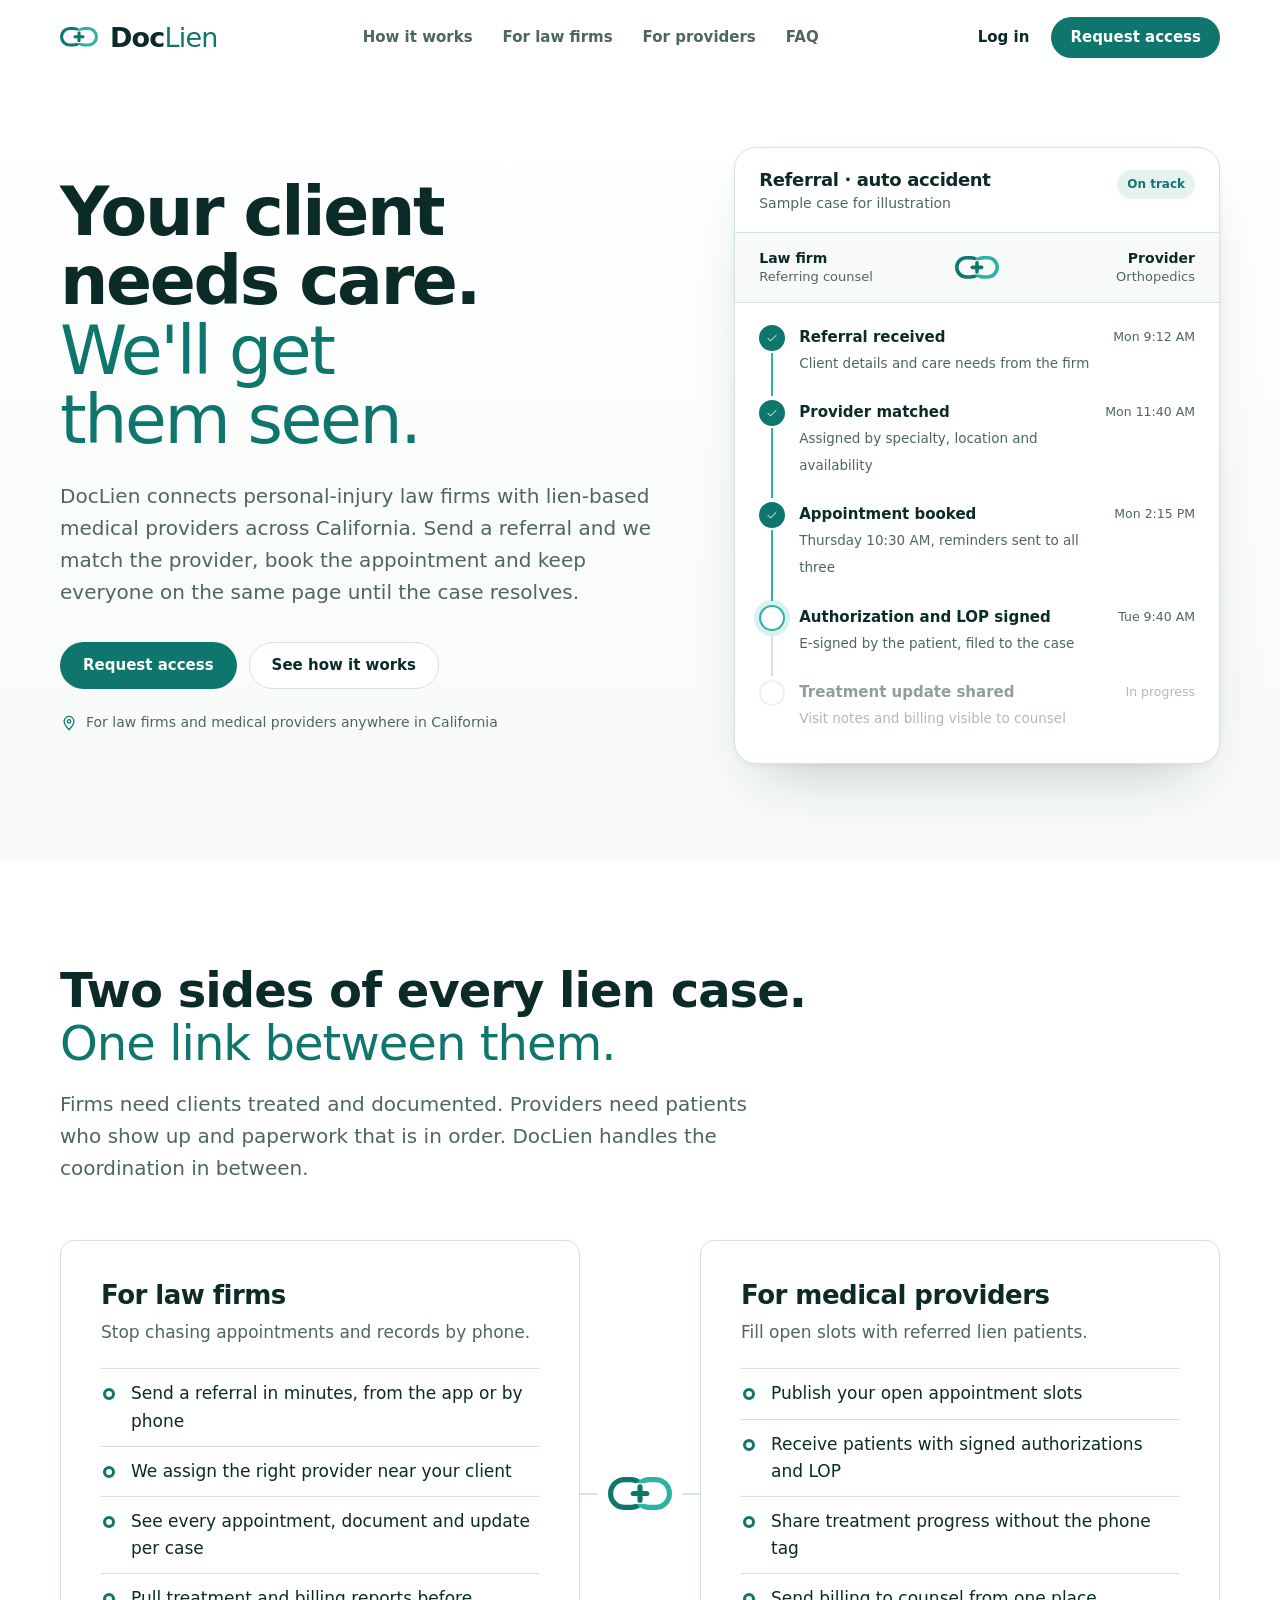
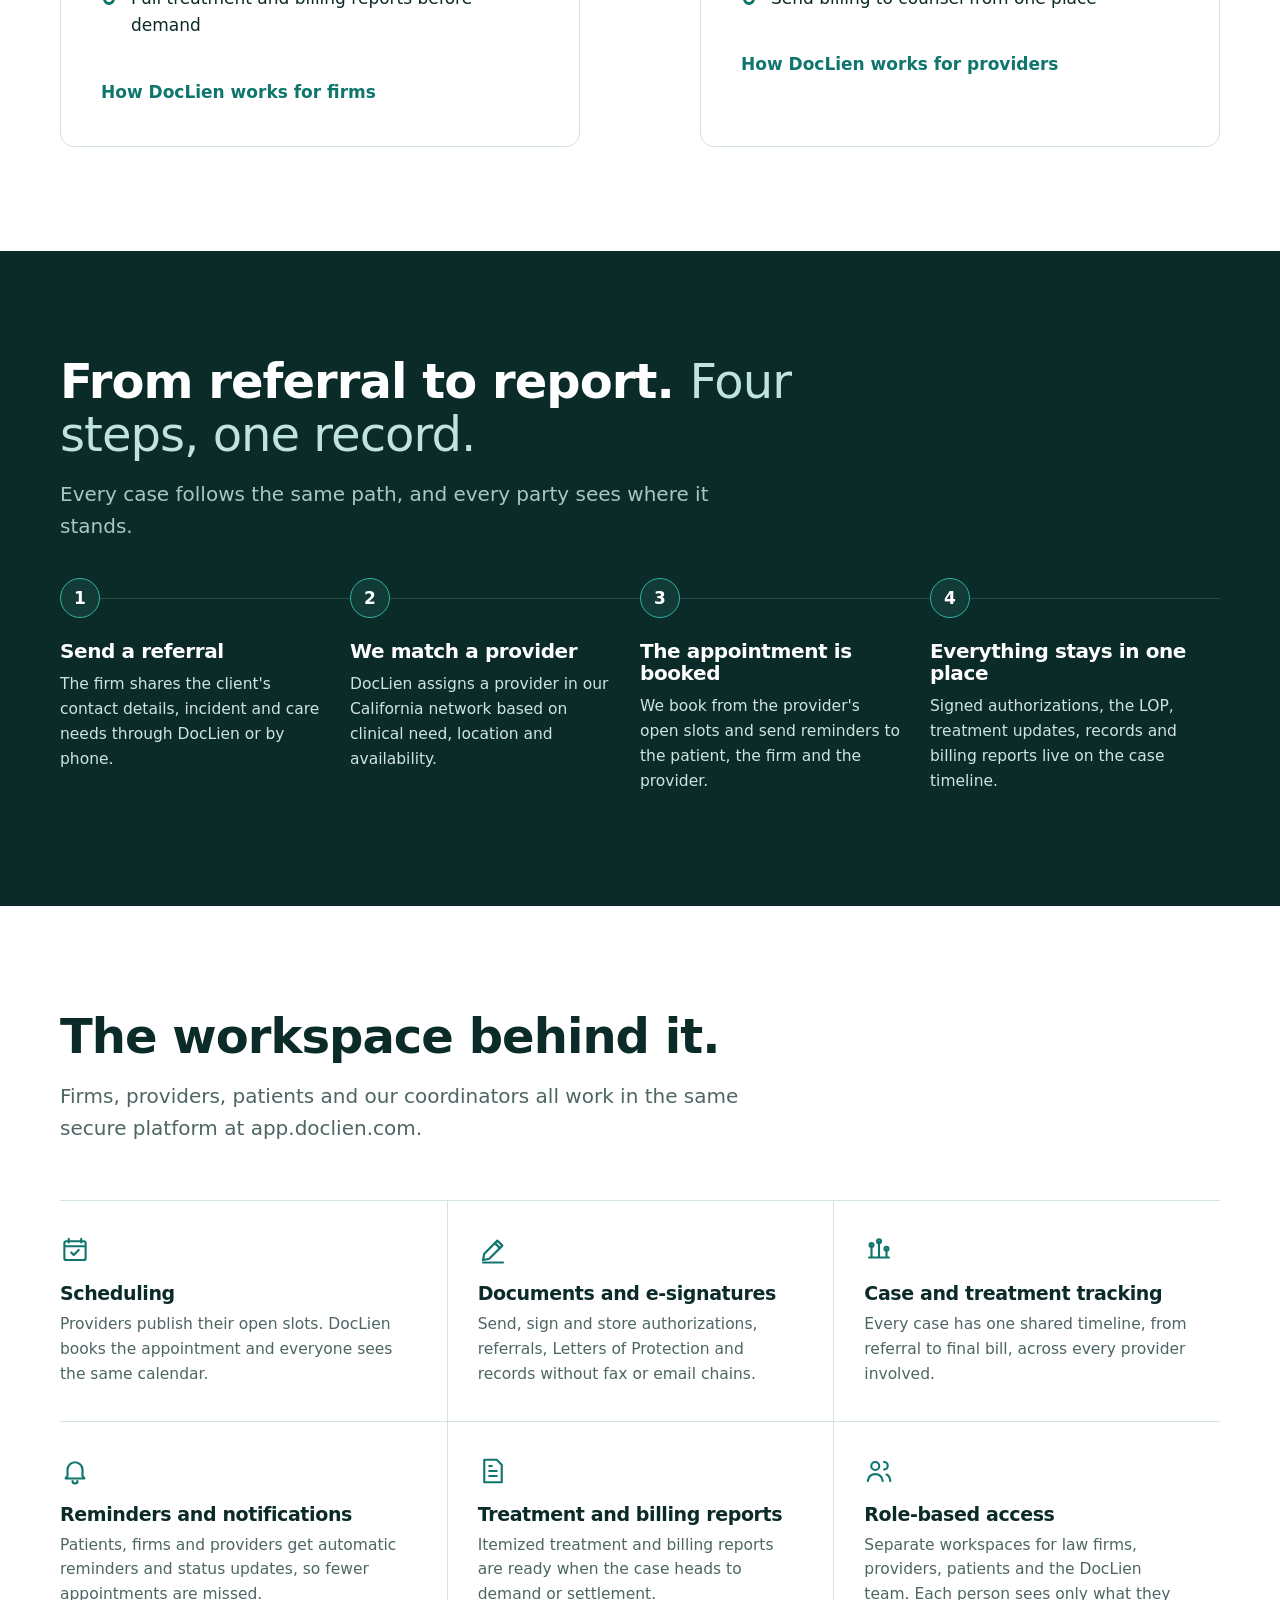
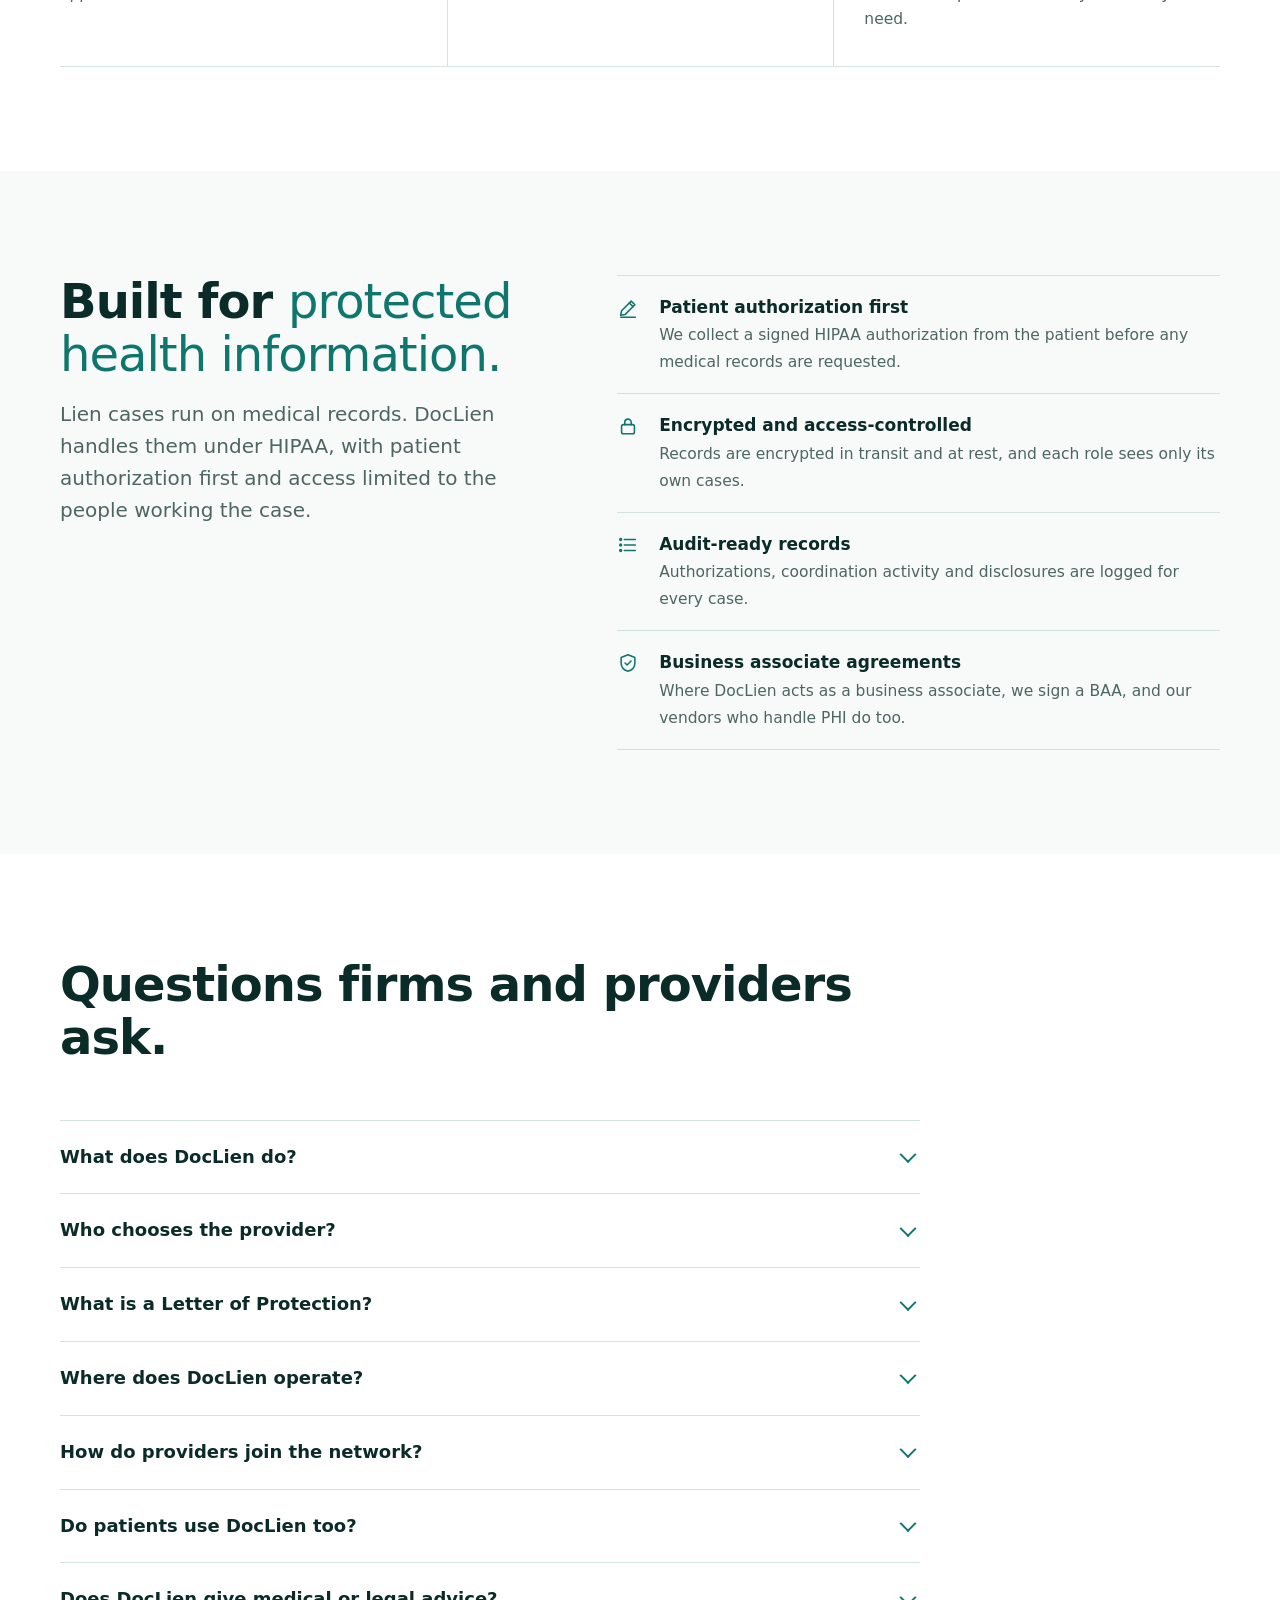
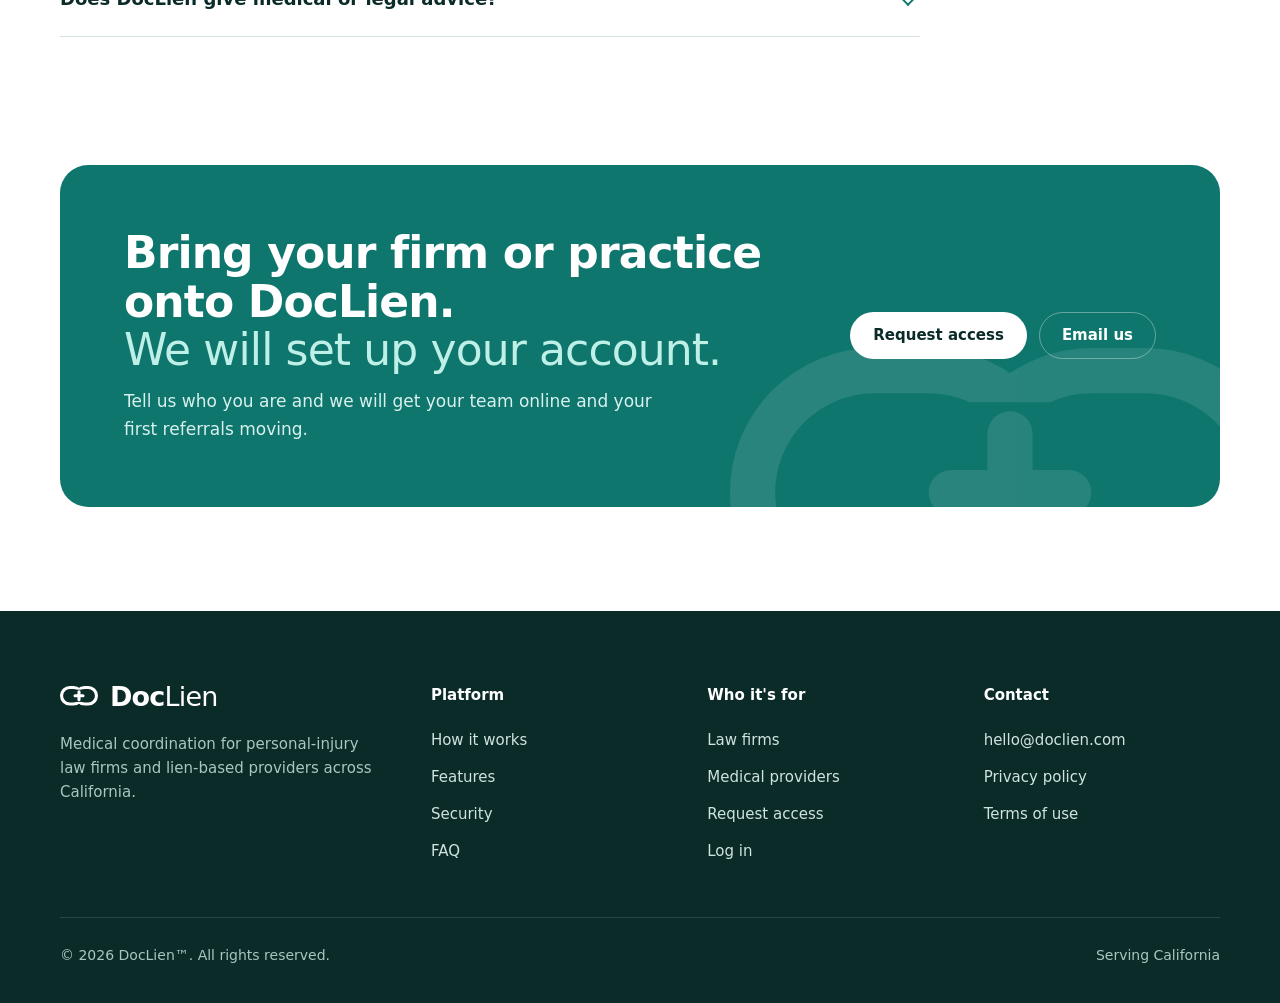
==== index.html @ ecf7ae93 "Add DocLien website" ====
<!doctype html>
<html lang="en">
<head>
<meta charset="utf-8">
<meta name="viewport" content="width=device-width,initial-scale=1">
<title>DocLien — Medical coordination for personal-injury law firms in California</title>
<meta name="description" content="DocLien connects personal-injury law firms with lien-based medical providers across California. Referrals, provider matching, scheduling, e-signatures, treatment tracking and billing reports in one secure workspace.">
<link rel="canonical" href="https://doclien.com/">
<meta property="og:type" content="website"><meta property="og:site_name" content="DocLien">
<meta property="og:title" content="DocLien — Medical coordination for personal-injury law firms in California"><meta property="og:description" content="DocLien connects personal-injury law firms with lien-based medical providers across California. Referrals, provider matching, scheduling, e-signatures, treatment tracking and billing reports in one secure workspace.">
<meta property="og:url" content="https://doclien.com/"><meta property="og:image" content="https://doclien.com/assets/og.png">
<meta name="theme-color" content="#0F766E">
<link rel="icon" href="/favicon.ico" sizes="32x32">
<link rel="icon" href="/favicon.svg" type="image/svg+xml">
<link rel="apple-touch-icon" href="/apple-touch-icon.png">
<link rel="manifest" href="/site.webmanifest">
<link rel="preload" href="/assets/fonts/manrope.woff2" as="font" type="font/woff2" crossorigin>
<link rel="stylesheet" href="styles.css">
<script type="application/ld+json">{"@context": "https://schema.org", "@type": "Organization", "name": "DocLien", "url": "https://doclien.com/", "logo": "https://doclien.com/favicon-512.png", "email": "hello@doclien.com", "areaServed": {"@type": "State", "name": "California"}, "description": "DocLien connects personal-injury law firms with lien-based medical providers across California and coordinates scheduling, documents, treatment tracking and reports in one secure workspace."}</script>
</head>
<body>
<a class="skip" href="#main">Skip to content</a>
<header class="hdr"><div class="wrap">
<a class="logo" href="index.html" aria-label="DocLien home"><svg class="" viewBox="1 8 62 32" aria-hidden="true" focusable="false"><mask id="dlm6" maskUnits="userSpaceOnUse" x="0" y="0" width="64" height="48"><rect x="0" y="0" width="64" height="48" fill="#fff"/><path d="M32 14V34" stroke="#000" stroke-width="14"/><path d="M22 24H42" stroke="#000" stroke-width="14"/></mask><g mask="url(#dlm6)"><rect x="3.5" y="10.5" width="33" height="27" rx="13.5" fill="none" stroke="#0F766E" stroke-width="5"/><rect x="27.5" y="10.5" width="33" height="27" rx="13.5" fill="none" stroke="#2DB3A4" stroke-width="5"/></g><path d="M32 17.5V30.5" stroke="#0F766E" stroke-width="5" stroke-linecap="round"/><path d="M25.5 24H38.5" stroke="#0F766E" stroke-width="5" stroke-linecap="round"/></svg><span class="wm"><b>Doc</b><span>Lien</span></span></a>
<nav class="nav" aria-label="Main"><a href="index.html#how-it-works">How it works</a><a href="attorneys.html">For law firms</a><a href="providers.html">For providers</a><a href="index.html#faq">FAQ</a></nav>
<div class="hdr-cta"><a class="login" href="https://app.doclien.com">Log in</a><a class="btn btn-primary" href="request-access.html">Request access</a>
<button class="burger" aria-label="Menu" aria-expanded="false" aria-controls="mnav"><span></span></button></div>
</div>
<nav class="mnav" id="mnav" aria-label="Mobile"><a href="index.html#how-it-works">How it works</a><a href="attorneys.html">For law firms</a><a href="providers.html">For providers</a><a href="index.html#faq">FAQ</a><a href="https://app.doclien.com">Log in</a><a class="btn btn-primary" href="request-access.html">Request access</a></nav>
</header>
<main id="main">

<section class="hero"><div class="wrap">
<div>
<h1 class="dl-h"><span class="heavy">Your client needs care.</span><span class="light">We'll get them seen.</span></h1>
<p class="lede">DocLien connects personal-injury law firms with lien-based medical providers across California. Send a referral and we match the provider, book the appointment and keep everyone on the same page until the case resolves.</p>
<div class="hero-ctas"><a class="btn btn-primary" href="request-access.html">Request access</a><a class="btn btn-ghost" href="#how-it-works">See how it works</a></div>
<p class="hero-note"><svg class="" viewBox="0 0 24 24" fill="none" stroke="currentColor" stroke-width="1.7" stroke-linecap="round" stroke-linejoin="round" aria-hidden="true"><path d="M12 21s-6.5-6.2-6.5-11.2a6.5 6.5 0 0 1 13 0C18.5 14.8 12 21 12 21z"/><circle cx="12" cy="9.8" r="2.3"/></svg>For law firms and medical providers anywhere in California</p>
</div>
<div class="case" role="img" aria-label="Example of a DocLien case timeline: referral received, provider matched, appointment booked, authorization signed, treatment update shared with counsel.">
<div class="case-top"><div><h3>Referral · auto accident</h3><p>Sample case for illustration</p></div><span class="tag">On track</span></div>
<div class="parties"><div class="party"><b>Law firm</b><span>Referring counsel</span></div><svg class="" viewBox="1 8 62 32" aria-hidden="true" focusable="false"><mask id="dlm1" maskUnits="userSpaceOnUse" x="0" y="0" width="64" height="48"><rect x="0" y="0" width="64" height="48" fill="#fff"/><path d="M32 14V34" stroke="#000" stroke-width="14"/><path d="M22 24H42" stroke="#000" stroke-width="14"/></mask><g mask="url(#dlm1)"><rect x="3.5" y="10.5" width="33" height="27" rx="13.5" fill="none" stroke="#0F766E" stroke-width="5"/><rect x="27.5" y="10.5" width="33" height="27" rx="13.5" fill="none" stroke="#2DB3A4" stroke-width="5"/></g><path d="M32 17.5V30.5" stroke="#0F766E" stroke-width="5" stroke-linecap="round"/><path d="M25.5 24H38.5" stroke="#0F766E" stroke-width="5" stroke-linecap="round"/></svg><div class="party r"><b>Provider</b><span>Orthopedics</span></div></div>
<ol class="steps">
<li class="done"><span class="dot"><svg class="" viewBox="0 0 24 24" fill="none" stroke="currentColor" stroke-width="1.7" stroke-linecap="round" stroke-linejoin="round" aria-hidden="true"><path d="m5 12.5 4.5 4.5L19 7.5"/></svg></span><div><b>Referral received</b><span>Client details and care needs from the firm</span></div><time>Mon 9:12 AM</time></li>
<li class="done"><span class="dot"><svg class="" viewBox="0 0 24 24" fill="none" stroke="currentColor" stroke-width="1.7" stroke-linecap="round" stroke-linejoin="round" aria-hidden="true"><path d="m5 12.5 4.5 4.5L19 7.5"/></svg></span><div><b>Provider matched</b><span>Assigned by specialty, location and availability</span></div><time>Mon 11:40 AM</time></li>
<li class="done"><span class="dot"><svg class="" viewBox="0 0 24 24" fill="none" stroke="currentColor" stroke-width="1.7" stroke-linecap="round" stroke-linejoin="round" aria-hidden="true"><path d="m5 12.5 4.5 4.5L19 7.5"/></svg></span><div><b>Appointment booked</b><span>Thursday 10:30 AM, reminders sent to all three</span></div><time>Mon 2:15 PM</time></li>
<li class="done"><span class="dot"><svg class="" viewBox="0 0 24 24" fill="none" stroke="currentColor" stroke-width="1.7" stroke-linecap="round" stroke-linejoin="round" aria-hidden="true"><path d="m5 12.5 4.5 4.5L19 7.5"/></svg></span><div><b>Authorization and LOP signed</b><span>E-signed by the patient, filed to the case</span></div><time>Tue 9:40 AM</time></li>
<li class="now"><span class="dot"><svg class="" viewBox="0 0 24 24" fill="none" stroke="currentColor" stroke-width="1.7" stroke-linecap="round" stroke-linejoin="round" aria-hidden="true"><path d="m5 12.5 4.5 4.5L19 7.5"/></svg></span><div><b>Treatment update shared</b><span>Visit notes and billing visible to counsel</span></div><time>In progress</time></li>
</ol>
</div>
</div></section>

<section class="sec"><div class="wrap">
<div class="sec-head"><h2 class="h2">Two sides of every lien case. <span class="light">One link between them.</span></h2>
<p class="lede">Firms need clients treated and documented. Providers need patients who show up and paperwork that is in order. DocLien handles the coordination in between.</p></div>
<div class="sides">
<div class="side"><h3>For law firms</h3><p>Stop chasing appointments and records by phone.</p>
<ul><li>Send a referral in minutes, from the app or by phone</li><li>We assign the right provider near your client</li><li>See every appointment, document and update per case</li><li>Pull treatment and billing reports before demand</li></ul>
<a class="more" href="attorneys.html">How DocLien works for firms</a></div>
<div class="link"><span><svg class="" viewBox="1 8 62 32" aria-hidden="true" focusable="false"><mask id="dlm2" maskUnits="userSpaceOnUse" x="0" y="0" width="64" height="48"><rect x="0" y="0" width="64" height="48" fill="#fff"/><path d="M32 14V34" stroke="#000" stroke-width="14"/><path d="M22 24H42" stroke="#000" stroke-width="14"/></mask><g mask="url(#dlm2)"><rect x="3.5" y="10.5" width="33" height="27" rx="13.5" fill="none" stroke="#0F766E" stroke-width="5"/><rect x="27.5" y="10.5" width="33" height="27" rx="13.5" fill="none" stroke="#2DB3A4" stroke-width="5"/></g><path d="M32 17.5V30.5" stroke="#0F766E" stroke-width="5" stroke-linecap="round"/><path d="M25.5 24H38.5" stroke="#0F766E" stroke-width="5" stroke-linecap="round"/></svg></span></div>
<div class="side prov"><h3>For medical providers</h3><p>Fill open slots with referred lien patients.</p>
<ul><li>Publish your open appointment slots</li><li>Receive patients with signed authorizations and LOP</li><li>Share treatment progress without the phone tag</li><li>Send billing to counsel from one place</li></ul>
<a class="more" href="providers.html">How DocLien works for providers</a></div>
</div>
</div></section>

<section class="sec dark" id="how-it-works"><div class="wrap">
<div class="sec-head"><h2 class="h2">From referral to report. <span class="light">Four steps, one record.</span></h2>
<p class="lede">Every case follows the same path, and every party sees where it stands.</p></div>
<ol class="flow">
<li><h3>Send a referral</h3><p>The firm shares the client's contact details, incident and care needs through DocLien or by phone.</p></li>
<li><h3>We match a provider</h3><p>DocLien assigns a provider in our California network based on clinical need, location and availability.</p></li>
<li><h3>The appointment is booked</h3><p>We book from the provider's open slots and send reminders to the patient, the firm and the provider.</p></li>
<li><h3>Everything stays in one place</h3><p>Signed authorizations, the LOP, treatment updates, records and billing reports live on the case timeline.</p></li>
</ol>
</div></section>

<section class="sec" id="platform"><div class="wrap">
<div class="sec-head"><h2 class="h2">The workspace behind it.</h2>
<p class="lede">Firms, providers, patients and our coordinators all work in the same secure platform at app.doclien.com.</p></div>
<div class="feats"><div class="feat"><svg class="" viewBox="0 0 24 24" fill="none" stroke="currentColor" stroke-width="1.7" stroke-linecap="round" stroke-linejoin="round" aria-hidden="true"><path d="M7 3v3M17 3v3M3.5 9h17M5 5h14a1.5 1.5 0 0 1 1.5 1.5v12A1.5 1.5 0 0 1 19 20H5a1.5 1.5 0 0 1-1.5-1.5v-12A1.5 1.5 0 0 1 5 5z"/><path d="m9 14 2 2 4-4"/></svg><h3>Scheduling</h3><p>Providers publish their open slots. DocLien books the appointment and everyone sees the same calendar.</p></div><div class="feat"><svg class="" viewBox="0 0 24 24" fill="none" stroke="currentColor" stroke-width="1.7" stroke-linecap="round" stroke-linejoin="round" aria-hidden="true"><path d="M15.5 4.5l4 4L9 19l-5 1 1-5z"/><path d="M13.5 6.5l4 4M4 22h16"/></svg><h3>Documents and e-signatures</h3><p>Send, sign and store authorizations, referrals, Letters of Protection and records without fax or email chains.</p></div><div class="feat"><svg class="" viewBox="0 0 24 24" fill="none" stroke="currentColor" stroke-width="1.7" stroke-linecap="round" stroke-linejoin="round" aria-hidden="true"><path d="M4 18h16M6 18V8M12 18V5M18 18v-7"/><circle cx="6" cy="8" r="1.6"/><circle cx="12" cy="5" r="1.6"/><circle cx="18" cy="11" r="1.6"/></svg><h3>Case and treatment tracking</h3><p>Every case has one shared timeline, from referral to final bill, across every provider involved.</p></div><div class="feat"><svg class="" viewBox="0 0 24 24" fill="none" stroke="currentColor" stroke-width="1.7" stroke-linecap="round" stroke-linejoin="round" aria-hidden="true"><path d="M6 16V11a6 6 0 0 1 12 0v5l1.5 2h-15z"/><path d="M10 20a2 2 0 0 0 4 0"/></svg><h3>Reminders and notifications</h3><p>Patients, firms and providers get automatic reminders and status updates, so fewer appointments are missed.</p></div><div class="feat"><svg class="" viewBox="0 0 24 24" fill="none" stroke="currentColor" stroke-width="1.7" stroke-linecap="round" stroke-linejoin="round" aria-hidden="true"><path d="M5 3h10l4 4v14H5z"/><path d="M9 12h6M9 16h6M9 8h2"/></svg><h3>Treatment and billing reports</h3><p>Itemized treatment and billing reports are ready when the case heads to demand or settlement.</p></div><div class="feat"><svg class="" viewBox="0 0 24 24" fill="none" stroke="currentColor" stroke-width="1.7" stroke-linecap="round" stroke-linejoin="round" aria-hidden="true"><circle cx="9" cy="8" r="3.2"/><path d="M3 20c.6-3.5 3-5.5 6-5.5s5.4 2 6 5.5"/><path d="M16 4.8a3 3 0 0 1 0 6M18 14.8c1.7.7 2.8 2.4 3 5.2"/></svg><h3>Role-based access</h3><p>Separate workspaces for law firms, providers, patients and the DocLien team. Each person sees only what they need.</p></div></div>
</div></section>

<section class="sec paper" id="security"><div class="wrap secure">
<div><h2 class="h2">Built for <span class="light">protected health information.</span></h2>
<p class="lede" style="margin-top:18px">Lien cases run on medical records. DocLien handles them under HIPAA, with patient authorization first and access limited to the people working the case.</p></div>
<ul class="checks">
<li><svg class="" viewBox="0 0 24 24" fill="none" stroke="currentColor" stroke-width="1.7" stroke-linecap="round" stroke-linejoin="round" aria-hidden="true"><path d="M15.5 4.5l4 4L9 19l-5 1 1-5z"/><path d="M13.5 6.5l4 4M4 22h16"/></svg><div><b>Patient authorization first</b><span>We collect a signed HIPAA authorization from the patient before any medical records are requested.</span></div></li>
<li><svg class="" viewBox="0 0 24 24" fill="none" stroke="currentColor" stroke-width="1.7" stroke-linecap="round" stroke-linejoin="round" aria-hidden="true"><rect x="5" y="10.5" width="14" height="10" rx="2"/><path d="M8.5 10.5V8a3.5 3.5 0 0 1 7 0v2.5"/></svg><div><b>Encrypted and access-controlled</b><span>Records are encrypted in transit and at rest, and each role sees only its own cases.</span></div></li>
<li><svg class="" viewBox="0 0 24 24" fill="none" stroke="currentColor" stroke-width="1.7" stroke-linecap="round" stroke-linejoin="round" aria-hidden="true"><path d="M8 6h12M8 12h12M8 18h12"/><circle cx="4" cy="6" r="1"/><circle cx="4" cy="12" r="1"/><circle cx="4" cy="18" r="1"/></svg><div><b>Audit-ready records</b><span>Authorizations, coordination activity and disclosures are logged for every case.</span></div></li>
<li><svg class="" viewBox="0 0 24 24" fill="none" stroke="currentColor" stroke-width="1.7" stroke-linecap="round" stroke-linejoin="round" aria-hidden="true"><path d="M12 3 4.5 6v6c0 4.4 3.2 7.8 7.5 9 4.3-1.2 7.5-4.6 7.5-9V6z"/><path d="m8.8 12 2.2 2.2 4.3-4.4"/></svg><div><b>Business associate agreements</b><span>Where DocLien acts as a business associate, we sign a BAA, and our vendors who handle PHI do too.</span></div></li>
</ul>
</div></section>

<section class="sec" id="faq"><div class="wrap">
<div class="sec-head"><h2 class="h2">Questions firms and providers ask.</h2></div>
<div class="faq"><details><summary>What does DocLien do?</summary><p>DocLien coordinates medical care for personal-injury clients on behalf of their law firms. We match each client with a treating provider in our California network, book the appointments, collect signed authorizations, track treatment and deliver records and billing reports to counsel, all in one secure workspace.</p></details><details><summary>Who chooses the provider?</summary><p>DocLien does. When a firm sends a referral, our team assigns a provider based on the care the client needs, where the client lives and who has availability. Firms see the match and the appointment as soon as it is booked.</p></details><details><summary>What is a Letter of Protection?</summary><p>A Letter of Protection (LOP) lets a client receive treatment now, with the provider paid from the proceeds of the case settlement. DocLien prepares and administers the LOP paperwork between the firm, the patient and the provider.</p></details><details><summary>Where does DocLien operate?</summary><p>DocLien serves personal-injury clients across California, not just one metro area. Our provider network covers clients statewide.</p></details><details><summary>How do providers join the network?</summary><p>Request access as a medical provider and tell us your specialty and locations. Once your account is set up, you publish open appointment slots and start receiving referred patients with signed paperwork attached.</p></details><details><summary>Do patients use DocLien too?</summary><p>Yes. Patients have their own access to sign authorizations, confirm appointments and receive reminders. They only see their own appointments and documents.</p></details><details><summary>Does DocLien give medical or legal advice?</summary><p>No. DocLien provides coordination and administrative support only. Clinical decisions are made independently by treating providers, and legal advice comes from the client's attorney.</p></details></div>
</div></section>
<script type="application/ld+json">{"@context": "https://schema.org", "@type": "FAQPage", "mainEntity": [{"@type": "Question", "name": "What does DocLien do?", "acceptedAnswer": {"@type": "Answer", "text": "DocLien coordinates medical care for personal-injury clients on behalf of their law firms. We match each client with a treating provider in our California network, book the appointments, collect signed authorizations, track treatment and deliver records and billing reports to counsel, all in one secure workspace."}}, {"@type": "Question", "name": "Who chooses the provider?", "acceptedAnswer": {"@type": "Answer", "text": "DocLien does. When a firm sends a referral, our team assigns a provider based on the care the client needs, where the client lives and who has availability. Firms see the match and the appointment as soon as it is booked."}}, {"@type": "Question", "name": "What is a Letter of Protection?", "acceptedAnswer": {"@type": "Answer", "text": "A Letter of Protection (LOP) lets a client receive treatment now, with the provider paid from the proceeds of the case settlement. DocLien prepares and administers the LOP paperwork between the firm, the patient and the provider."}}, {"@type": "Question", "name": "Where does DocLien operate?", "acceptedAnswer": {"@type": "Answer", "text": "DocLien serves personal-injury clients across California, not just one metro area. Our provider network covers clients statewide."}}, {"@type": "Question", "name": "How do providers join the network?", "acceptedAnswer": {"@type": "Answer", "text": "Request access as a medical provider and tell us your specialty and locations. Once your account is set up, you publish open appointment slots and start receiving referred patients with signed paperwork attached."}}, {"@type": "Question", "name": "Do patients use DocLien too?", "acceptedAnswer": {"@type": "Answer", "text": "Yes. Patients have their own access to sign authorizations, confirm appointments and receive reminders. They only see their own appointments and documents."}}, {"@type": "Question", "name": "Does DocLien give medical or legal advice?", "acceptedAnswer": {"@type": "Answer", "text": "No. DocLien provides coordination and administrative support only. Clinical decisions are made independently by treating providers, and legal advice comes from the client's attorney."}}]}</script>
<section class="sec" style="padding-top:24px"><div class="wrap"><div class="cta"><svg class="mark-bg" viewBox="1 8 62 32" aria-hidden="true" focusable="false"><mask id="dlm3" maskUnits="userSpaceOnUse" x="0" y="0" width="64" height="48"><rect x="0" y="0" width="64" height="48" fill="#fff"/><path d="M32 14V34" stroke="#000" stroke-width="14"/><path d="M22 24H42" stroke="#000" stroke-width="14"/></mask><g mask="url(#dlm3)"><rect x="3.5" y="10.5" width="33" height="27" rx="13.5" fill="none" stroke="#FFFFFF" stroke-width="5"/><rect x="27.5" y="10.5" width="33" height="27" rx="13.5" fill="none" stroke="#FFFFFF" stroke-width="5"/></g><path d="M32 17.5V30.5" stroke="#FFFFFF" stroke-width="5" stroke-linecap="round"/><path d="M25.5 24H38.5" stroke="#FFFFFF" stroke-width="5" stroke-linecap="round"/></svg>
<div><h2>Bring your firm or practice onto DocLien.<span class="light">We will set up your account.</span></h2><p>Tell us who you are and we will get your team online and your first referrals moving.</p></div>
<div class="cta-btns"><a class="btn btn-light" href="request-access.html">Request access</a><a class="btn btn-line-light" href="mailto:hello@doclien.com">Email us</a></div>
</div></div></section>
</main>
<footer class="ftr"><div class="wrap">
<div class="top">
<div class="brand"><a class="logo on-dark" href="index.html" aria-label="DocLien home"><svg class="" viewBox="1 8 62 32" aria-hidden="true" focusable="false"><mask id="dlm7" maskUnits="userSpaceOnUse" x="0" y="0" width="64" height="48"><rect x="0" y="0" width="64" height="48" fill="#fff"/><path d="M32 14V34" stroke="#000" stroke-width="14"/><path d="M22 24H42" stroke="#000" stroke-width="14"/></mask><g mask="url(#dlm7)"><rect x="3.5" y="10.5" width="33" height="27" rx="13.5" fill="none" stroke="#FFFFFF" stroke-width="5"/><rect x="27.5" y="10.5" width="33" height="27" rx="13.5" fill="none" stroke="#FFFFFF" stroke-width="5"/></g><path d="M32 17.5V30.5" stroke="#FFFFFF" stroke-width="5" stroke-linecap="round"/><path d="M25.5 24H38.5" stroke="#FFFFFF" stroke-width="5" stroke-linecap="round"/></svg><span class="wm"><b>Doc</b><span>Lien</span></span></a><p>Medical coordination for personal-injury law firms and lien-based providers across California.</p></div>
<div><h4>Platform</h4><ul><li><a href="index.html#how-it-works">How it works</a></li><li><a href="index.html#platform">Features</a></li><li><a href="index.html#security">Security</a></li><li><a href="index.html#faq">FAQ</a></li></ul></div>
<div><h4>Who it's for</h4><ul><li><a href="attorneys.html">Law firms</a></li><li><a href="providers.html">Medical providers</a></li><li><a href="request-access.html">Request access</a></li><li><a href="https://app.doclien.com">Log in</a></li></ul></div>
<div><h4>Contact</h4><ul><li><a href="mailto:hello@doclien.com">hello@doclien.com</a></li><li><a href="privacy.html">Privacy policy</a></li><li><a href="terms.html">Terms of use</a></li></ul></div>
</div>
<div class="bottom"><span>© 2026 DocLien™. All rights reserved.</span><span>Serving California</span></div>
</div></footer>
<script src="site.js" defer></script>
</body>
</html>
---- styles.css ----
/* DocLien — site styles. Brand: Continuum (Lien Teal, Signal, Deep Pine; Manrope). */
@font-face{font-family:Manrope;font-style:normal;font-weight:200 800;font-display:swap;src:url(/assets/fonts/manrope.woff2) format("woff2")}
:root{
  --pine:#0B2B29; --pine-2:#123B38; --teal:#0F766E; --teal-d:#0B5E58; --signal:#2DB3A4;
  --mist:#E6F2F0; --paper:#F7FAF9; --line:#D3E3E0; --ink:#0B2B29; --muted:#4D6663; --white:#fff;
  --r:14px; --wrap:1160px;
  --f:'Manrope','Avenir Next',system-ui,sans-serif;
}
*,*::before,*::after{box-sizing:border-box}
html{-webkit-text-size-adjust:100%;scroll-behavior:smooth}
@media (prefers-reduced-motion:reduce){html{scroll-behavior:auto}*,*::before,*::after{animation:none!important;transition:none!important}}
body{margin:0;font-family:var(--f);color:var(--ink);background:var(--white);font-size:17px;line-height:1.6;-webkit-font-smoothing:antialiased}
img,svg{display:block;max-width:100%}
a{color:var(--teal)}
h1,h2,h3{margin:0;line-height:1.1;letter-spacing:-.02em}
p{margin:0}
.wrap{width:min(var(--wrap),100% - 48px);margin-inline:auto}
:focus-visible{outline:3px solid var(--signal);outline-offset:3px;border-radius:6px}
.skip{position:absolute;left:-999px;top:8px;background:var(--pine);color:#fff;padding:10px 14px;border-radius:8px;z-index:99}
.skip:focus{left:8px}

/* Logo */
.logo{display:inline-flex;align-items:center;gap:12px;text-decoration:none;color:var(--pine)}
.logo svg{width:38px;height:auto;flex:none}
.wm{font-size:27px;letter-spacing:-.03em;line-height:1}
.wm b{font-weight:800;color:var(--pine)} .wm span{font-weight:300;color:var(--teal)}
.on-dark .wm b,.on-dark .wm span{color:#fff}

/* Buttons */
.btn{display:inline-flex;align-items:center;justify-content:center;gap:8px;font:700 15px/1 var(--f);padding:15px 22px;border-radius:999px;text-decoration:none;border:1.5px solid transparent;cursor:pointer;transition:background .15s,border-color .15s,color .15s;white-space:nowrap}
.btn-primary{background:var(--teal);color:#fff}.btn-primary:hover{background:var(--teal-d)}
.btn-ghost{border-color:var(--line);color:var(--pine);background:#fff}.btn-ghost:hover{border-color:var(--teal);color:var(--teal)}
.btn-light{background:#fff;color:var(--pine)}.btn-light:hover{background:var(--mist)}
.btn-line-light{border-color:rgba(255,255,255,.35);color:#fff}.btn-line-light:hover{border-color:#fff}

/* Header */
.hdr{position:sticky;top:0;z-index:50;background:rgba(255,255,255,.92);backdrop-filter:saturate(1.4) blur(10px);border-bottom:1px solid transparent;transition:border-color .2s}
.hdr.scrolled{border-bottom-color:var(--line)}
.hdr .wrap{display:flex;align-items:center;justify-content:space-between;height:74px;gap:24px}
.nav{display:flex;gap:4px}
.nav a{font-weight:600;font-size:15px;color:var(--muted);text-decoration:none;padding:8px 13px;border-radius:999px}
.nav a:hover{color:var(--pine);background:var(--paper)}
.nav a[aria-current=page]{color:var(--pine);background:var(--mist)}
.hdr-cta{display:flex;align-items:center;gap:8px}
.hdr-cta .login{font-weight:700;font-size:15px;color:var(--pine);text-decoration:none;padding:10px 14px}
.hdr-cta .login:hover{color:var(--teal)}
.hdr-cta .btn{padding:12px 18px}
.burger{display:none;background:none;border:0;width:44px;height:44px;border-radius:10px;cursor:pointer;color:var(--pine)}
.burger span,.burger span::before,.burger span::after{display:block;width:22px;height:2px;background:currentColor;border-radius:2px;position:relative;margin:auto;transition:transform .2s}
.burger span::before,.burger span::after{content:"";position:absolute;left:0}
.burger span::before{top:-7px}.burger span::after{top:7px}
.mnav{display:none}
@media (max-width:920px){
  .nav,.hdr-cta .login,.hdr-cta .btn{display:none}
  .burger{display:block}
  .mnav{display:block;position:fixed;inset:74px 0 auto 0;background:#fff;border-bottom:1px solid var(--line);padding:12px 24px 24px;transform:translateY(-8px);opacity:0;visibility:hidden;transition:.18s}
  .mnav.open{transform:none;opacity:1;visibility:visible}
  .mnav a{display:block;padding:14px 4px;font-weight:700;color:var(--pine);text-decoration:none;border-bottom:1px solid var(--line)}
  .mnav .btn{display:flex;margin-top:16px;border-bottom:0;color:#fff}
}

/* Display type: the Doc/Lien weight contrast, carried into headlines */
.dl-h{font-size:clamp(40px,5.6vw,68px);line-height:1.02;letter-spacing:-.035em}
.dl-h .heavy,.dl-h .light{text-wrap:balance}
.dl-h .heavy{display:block;font-weight:700;color:var(--pine)}
.dl-h .light{display:block;font-weight:300;color:var(--teal)}
.h2{font-size:clamp(32px,4vw,48px);font-weight:700;color:var(--pine)}
.h2 .light{font-weight:300;color:var(--teal)}
.lede{font-size:clamp(18px,1.6vw,20px);color:var(--muted);max-width:56ch}

/* Hero */
.hero{padding:72px 0 96px;background:linear-gradient(180deg,#fff 0%,var(--paper) 100%)}
.hero .wrap{display:grid;grid-template-columns:1.12fr .88fr;gap:56px;align-items:center}
.hero .lede{margin:26px 0 34px}
.hero-ctas{display:flex;gap:12px;flex-wrap:wrap}
.hero-note{margin-top:22px;font-size:14px;color:var(--muted);display:flex;align-items:center;gap:8px}
.hero-note svg{width:18px;color:var(--teal)}
@media (max-width:980px){.hero .wrap{grid-template-columns:1fr;gap:48px}.hero{padding:48px 0 72px}}

/* Case card (hero signature) */
.case{background:#fff;border:1px solid var(--line);border-radius:22px;box-shadow:0 30px 60px -30px rgba(11,43,41,.28),0 2px 6px rgba(11,43,41,.05);overflow:hidden}
.case-top{display:flex;justify-content:space-between;align-items:flex-start;padding:22px 24px 18px;border-bottom:1px solid var(--line)}
.case-top h3{font-size:18px;font-weight:800}
.case-top p{font-size:14px;color:var(--muted);margin-top:2px}
.tag{font-size:12px;font-weight:700;color:var(--teal);background:var(--mist);padding:5px 10px;border-radius:999px;white-space:nowrap}
.parties{display:grid;grid-template-columns:1fr auto 1fr;align-items:center;gap:10px;padding:16px 24px;background:var(--paper);border-bottom:1px solid var(--line)}
.party{font-size:13px;line-height:1.35}
.party b{display:block;font-size:14px;color:var(--pine)}
.party span{color:var(--muted)}
.party.r{text-align:right}
.parties svg{width:44px}
.steps{list-style:none;margin:0;padding:10px 24px 20px}
.steps li{display:grid;grid-template-columns:26px 1fr auto;gap:14px;align-items:start;padding:12px 0;position:relative}
.steps li:not(:last-child)::after{content:"";position:absolute;left:12px;top:40px;bottom:-8px;width:2px;background:var(--line)}
.steps li.done:not(:last-child)::after{background:var(--signal)}
.dot{width:26px;height:26px;border-radius:50%;border:2px solid var(--line);background:#fff;display:grid;place-items:center;transition:background .3s,border-color .3s}
.dot svg{width:14px;color:#fff;opacity:0;transform:scale(.6);transition:.3s}
.done .dot{background:var(--teal);border-color:var(--teal)}
.done .dot svg{opacity:1;transform:none}
.now .dot{border-color:var(--signal);box-shadow:0 0 0 5px rgba(45,179,164,.18)}
.steps b{display:block;font-size:15px;color:var(--pine)}
.steps span{font-size:13.5px;color:var(--muted)}
.steps time{font-size:12.5px;color:var(--muted);white-space:nowrap;padding-top:2px}
.js .steps li{opacity:.45;transition:opacity .4s}
.js .steps li.done,.js .steps li.now{opacity:1}

/* Sections */
.sec{padding:104px 0}
.sec-head{max-width:800px;margin-bottom:56px}
.sec-head .lede{margin-top:18px}
.paper{background:var(--paper)}

/* Two sides */
.sides{display:grid;grid-template-columns:1fr 120px 1fr;align-items:stretch}
.side{padding:40px;border:1px solid var(--line);border-radius:var(--r);background:#fff}
.side h3{font-size:26px;font-weight:800;color:var(--pine)}
.side>p{color:var(--muted);margin:10px 0 22px}
.side ul{list-style:none;margin:0 0 28px;padding:0}
.side li{padding:11px 0 11px 30px;border-top:1px solid var(--line);position:relative}
.side li::before{content:"";position:absolute;left:2px;top:19px;width:12px;height:12px;border-radius:50%;border:3px solid var(--teal)}

.side a.more{font-weight:700;text-decoration:none}
.side a.more:hover{text-decoration:underline}
.link{display:grid;place-items:center;position:relative}
.link::before{content:"";position:absolute;left:0;right:0;top:50%;height:2px;background:var(--line)}
.link span{position:relative;background:var(--white);padding:10px;border-radius:50%}
.link svg{width:64px}
@media (max-width:920px){.sides{grid-template-columns:1fr}.link{height:90px}.link::before{left:50%;right:auto;top:0;bottom:0;width:2px;height:auto;background:var(--line)}.side{padding:30px}}

/* How it works (dark) */
.dark{background:var(--pine);color:#cfe3df}
.dark .h2{color:#fff}.dark .h2 .light{color:#BFE3DD}
.dark .lede{color:#a9c6c1}
.flow{list-style:none;margin:0;padding:0;display:grid;grid-template-columns:repeat(4,1fr);gap:0;counter-reset:s;border-top:1px solid rgba(255,255,255,.14)}
.flow li{padding:30px 28px 8px 0;position:relative;counter-increment:s}
.flow li::before{content:counter(s);display:grid;place-items:center;width:40px;height:40px;border-radius:50%;background:var(--pine-2);border:1.5px solid var(--signal);color:#fff;font-weight:700;margin:-51px 0 22px}
.flow h3{font-size:20px;color:#fff;font-weight:800;margin-bottom:10px}
.flow p{font-size:15.5px}
@media (max-width:920px){.flow{grid-template-columns:1fr 1fr;row-gap:24px;border-top:0}.flow li::before{margin:0 0 16px}}
@media (max-width:560px){.flow{grid-template-columns:1fr}}

/* Features */
.feats{display:grid;grid-template-columns:repeat(3,1fr);gap:0;border-top:1px solid var(--line)}
.feat{padding:34px 30px 34px 0;border-bottom:1px solid var(--line)}
.feat:not(:nth-child(3n+1)){padding-left:30px;border-left:1px solid var(--line)}
.feat svg{width:30px;height:30px;color:var(--teal);margin-bottom:18px}
.feat h3{font-size:19px;font-weight:800;margin-bottom:8px;color:var(--pine)}
.feat p{color:var(--muted);font-size:15.5px}
@media (max-width:920px){.feats{grid-template-columns:1fr 1fr}.feat,.feat:not(:nth-child(3n+1)){padding:28px 24px 28px 0;border-left:0}.feat:nth-child(2n){padding-left:24px;border-left:1px solid var(--line)}}
@media (max-width:560px){.feats{grid-template-columns:1fr}.feat:nth-child(2n){padding-left:0;border-left:0}}

/* Security band */
.secure{display:grid;grid-template-columns:.9fr 1.1fr;gap:64px;align-items:start}
.checks{list-style:none;margin:0;padding:0;display:grid;gap:0}
.checks li{display:grid;grid-template-columns:28px 1fr;gap:14px;padding:18px 0;border-bottom:1px solid var(--line)}
.checks li:first-child{border-top:1px solid var(--line)}
.checks svg{width:22px;color:var(--teal);margin-top:3px}
.checks b{display:block;color:var(--pine)}
.checks span{color:var(--muted);font-size:15.5px}
@media (max-width:920px){.secure{grid-template-columns:1fr;gap:36px}}

/* FAQ */
.faq{max-width:860px}
.faq details{border-bottom:1px solid var(--line)}
.faq details:first-of-type{border-top:1px solid var(--line)}
.faq summary{list-style:none;cursor:pointer;padding:22px 44px 22px 0;font-weight:700;font-size:18px;color:var(--pine);position:relative}
.faq summary::-webkit-details-marker{display:none}
.faq summary::after{content:"";position:absolute;right:6px;top:50%;width:12px;height:12px;border-right:2px solid var(--teal);border-bottom:2px solid var(--teal);transform:translateY(-70%) rotate(45deg);transition:transform .2s}
.faq details[open] summary::after{transform:translateY(-30%) rotate(-135deg)}
.faq details p{padding:0 0 24px;color:var(--muted);max-width:70ch}

/* CTA band */
.cta{background:var(--teal);color:#d9f1ed;border-radius:28px;padding:64px;display:grid;grid-template-columns:1.3fr auto;gap:40px;align-items:center;position:relative;overflow:hidden}
.cta h2{font-size:clamp(30px,3.6vw,44px);color:#fff;font-weight:700}
.cta h2 .light{font-weight:300;color:#bff0e8;display:block}
.cta p{margin-top:14px;max-width:52ch}
.cta-btns{display:flex;gap:12px;flex-wrap:wrap;position:relative}
.cta .mark-bg{position:absolute;right:-70px;bottom:-130px;width:560px;opacity:.1;pointer-events:none}
@media (max-width:860px){.cta{grid-template-columns:1fr;padding:44px 30px}}

/* Page hero (inner pages) */
.phero{padding:72px 0 64px;background:linear-gradient(180deg,#fff,var(--paper));border-bottom:1px solid var(--line)}
.phero .crumb{font-size:14px;font-weight:600;color:var(--muted);margin-bottom:18px}
.phero .crumb a{color:var(--muted);text-decoration:none}.phero .crumb a:hover{color:var(--teal)}
.phero .dl-h{font-size:clamp(38px,5.4vw,64px)}
.phero .lede{margin-top:22px}
.phero .hero-ctas{margin-top:32px}

/* Before / after */
.swap{display:grid;grid-template-columns:1fr 1fr;border:1px solid var(--line);border-radius:var(--r);overflow:hidden}
.swap>div{padding:34px 36px}
.swap .was{background:var(--paper)}
.swap .now{background:#fff;border-left:1px solid var(--line)}
.swap h3{font-size:15px;font-weight:700;color:var(--muted);margin-bottom:14px}
.swap .now h3{color:var(--teal)}
.swap ul{margin:0;padding:0;list-style:none}
.swap li{padding:12px 0;border-top:1px solid var(--line);font-size:16px}
.swap .was li{color:var(--muted);text-decoration:line-through;text-decoration-color:rgba(77,102,99,.45)}
.swap .now li{color:var(--pine);font-weight:600}
@media (max-width:760px){.swap{grid-template-columns:1fr}.swap .now{border-left:0;border-top:1px solid var(--line)}}

/* Form */
.form-wrap{display:grid;grid-template-columns:.85fr 1.15fr;gap:64px;align-items:start}
.form-aside h2{font-size:24px;font-weight:800;margin-bottom:14px}
.form-aside ol{margin:0;padding:0 0 0 20px;color:var(--muted)}
.form-aside ol li{padding:6px 0}
.form-aside .contact{margin-top:28px;padding-top:22px;border-top:1px solid var(--line);font-size:15.5px;color:var(--muted)}
.form-aside .contact a{font-weight:700}
form.card{background:#fff;border:1px solid var(--line);border-radius:20px;padding:36px;box-shadow:0 24px 50px -34px rgba(11,43,41,.3)}
.grid2{display:grid;grid-template-columns:1fr 1fr;gap:18px}
.field{display:flex;flex-direction:column;gap:7px;margin-bottom:18px}
.field label,.field legend{font-weight:700;font-size:14.5px;color:var(--pine)}
.field label small{font-weight:500;color:var(--muted)}
.field input,.field select,.field textarea{font:500 16px/1.4 var(--f);color:var(--ink);background:#fff;border:1.5px solid var(--line);border-radius:10px;padding:13px 14px;width:100%}
.field textarea{min-height:110px;resize:vertical}
.field input:focus,.field select:focus,.field textarea:focus{outline:0;border-color:var(--teal);box-shadow:0 0 0 4px rgba(15,118,110,.12)}
.field.bad input,.field.bad select,.field.bad textarea{border-color:#C2410C}
.field .err{display:none;font-size:13.5px;color:#9A3412;font-weight:600}
.field.bad .err{display:block}
fieldset.field{border:0;padding:0;margin:0 0 18px}
.roles{display:grid;grid-template-columns:1fr 1fr;gap:12px;margin-top:4px}
.role{position:relative}.role input{position:absolute;left:12px;top:12px;opacity:0;pointer-events:none}
.role label{display:block;border:1.5px solid var(--line);border-radius:12px;padding:16px;cursor:pointer;font-weight:700;color:var(--pine);transition:border-color .15s,background .15s}
.role label small{display:block;font-weight:500;color:var(--muted);font-size:13.5px;margin-top:2px}
.role input:checked+label{border-color:var(--teal);background:var(--mist)}
.role input:focus-visible+label{outline:3px solid var(--signal);outline-offset:2px}
.only-firm,.only-prov{display:none}
form[data-role=firm] .only-firm,form[data-role=provider] .only-prov{display:block}
.hp{position:absolute;left:-9999px}
.form-foot{display:flex;align-items:center;gap:16px;flex-wrap:wrap;margin-top:6px}
.form-foot p{font-size:13.5px;color:var(--muted);flex:1;min-width:220px}
.form-msg{display:none;margin-top:18px;padding:14px 16px;border-radius:10px;font-weight:600;font-size:15px}
.form-msg.show{display:block}
.form-msg.ok{background:var(--mist);color:var(--teal-d)}
.form-msg.bad{background:#FFF1E8;color:#9A3412}
.form-msg.info{background:#EEF3F8;color:#2B4A66}
@media (max-width:920px){.form-wrap{grid-template-columns:1fr;gap:40px}.form-aside{order:2}}
@media (max-width:560px){.grid2,.roles{grid-template-columns:1fr}form.card{padding:24px}}

/* Legal */
.legal{max-width:760px;padding:64px 0 96px}
.legal h2{font-size:22px;font-weight:800;margin:40px 0 12px;color:var(--pine)}
.legal p{color:#2f4a47;margin-bottom:14px}
.legal .updated{color:var(--muted);font-size:15px}

/* Footer */
.ftr{background:var(--pine);color:#a9c6c1;padding:72px 0 36px;margin-top:0}
.ftr .top{display:grid;grid-template-columns:1.4fr 1fr 1fr 1fr;gap:40px;padding-bottom:48px;border-bottom:1px solid rgba(255,255,255,.12)}
.ftr p{font-size:15px;max-width:34ch;margin-top:18px}
.ftr h4{margin:0 0 14px;color:#fff;font-size:15px}
.ftr ul{list-style:none;margin:0;padding:0}
.ftr li{padding:5px 0}
.ftr a{color:#cfe3df;text-decoration:none;font-size:15px}
.ftr a:hover{color:#fff;text-decoration:underline}
.ftr .bottom{display:flex;justify-content:space-between;gap:16px;flex-wrap:wrap;padding-top:26px;font-size:14px}
@media (max-width:860px){.ftr .top{grid-template-columns:1fr 1fr}.ftr .brand{grid-column:1/-1}}

.reveal-none{}
.notfound{padding:120px 0;text-align:left}
.notfound .hero-ctas{margin-top:30px}
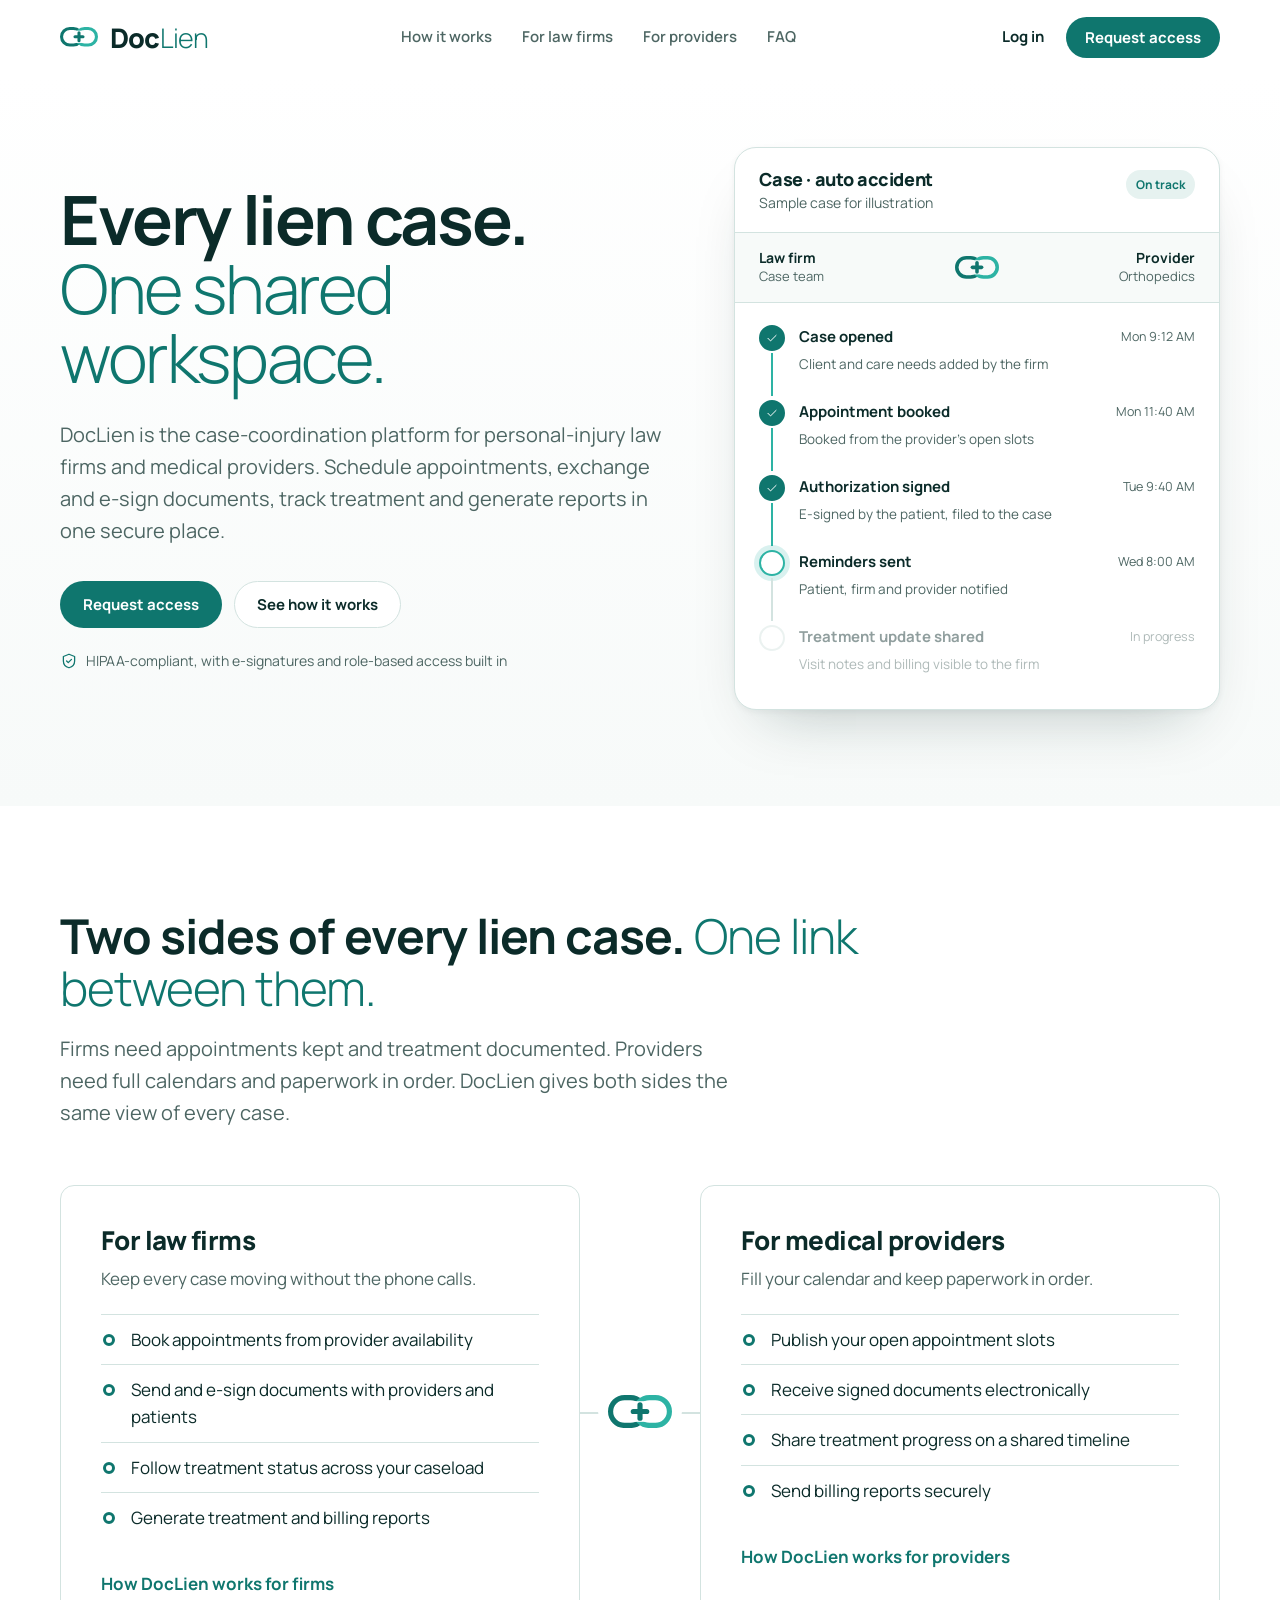
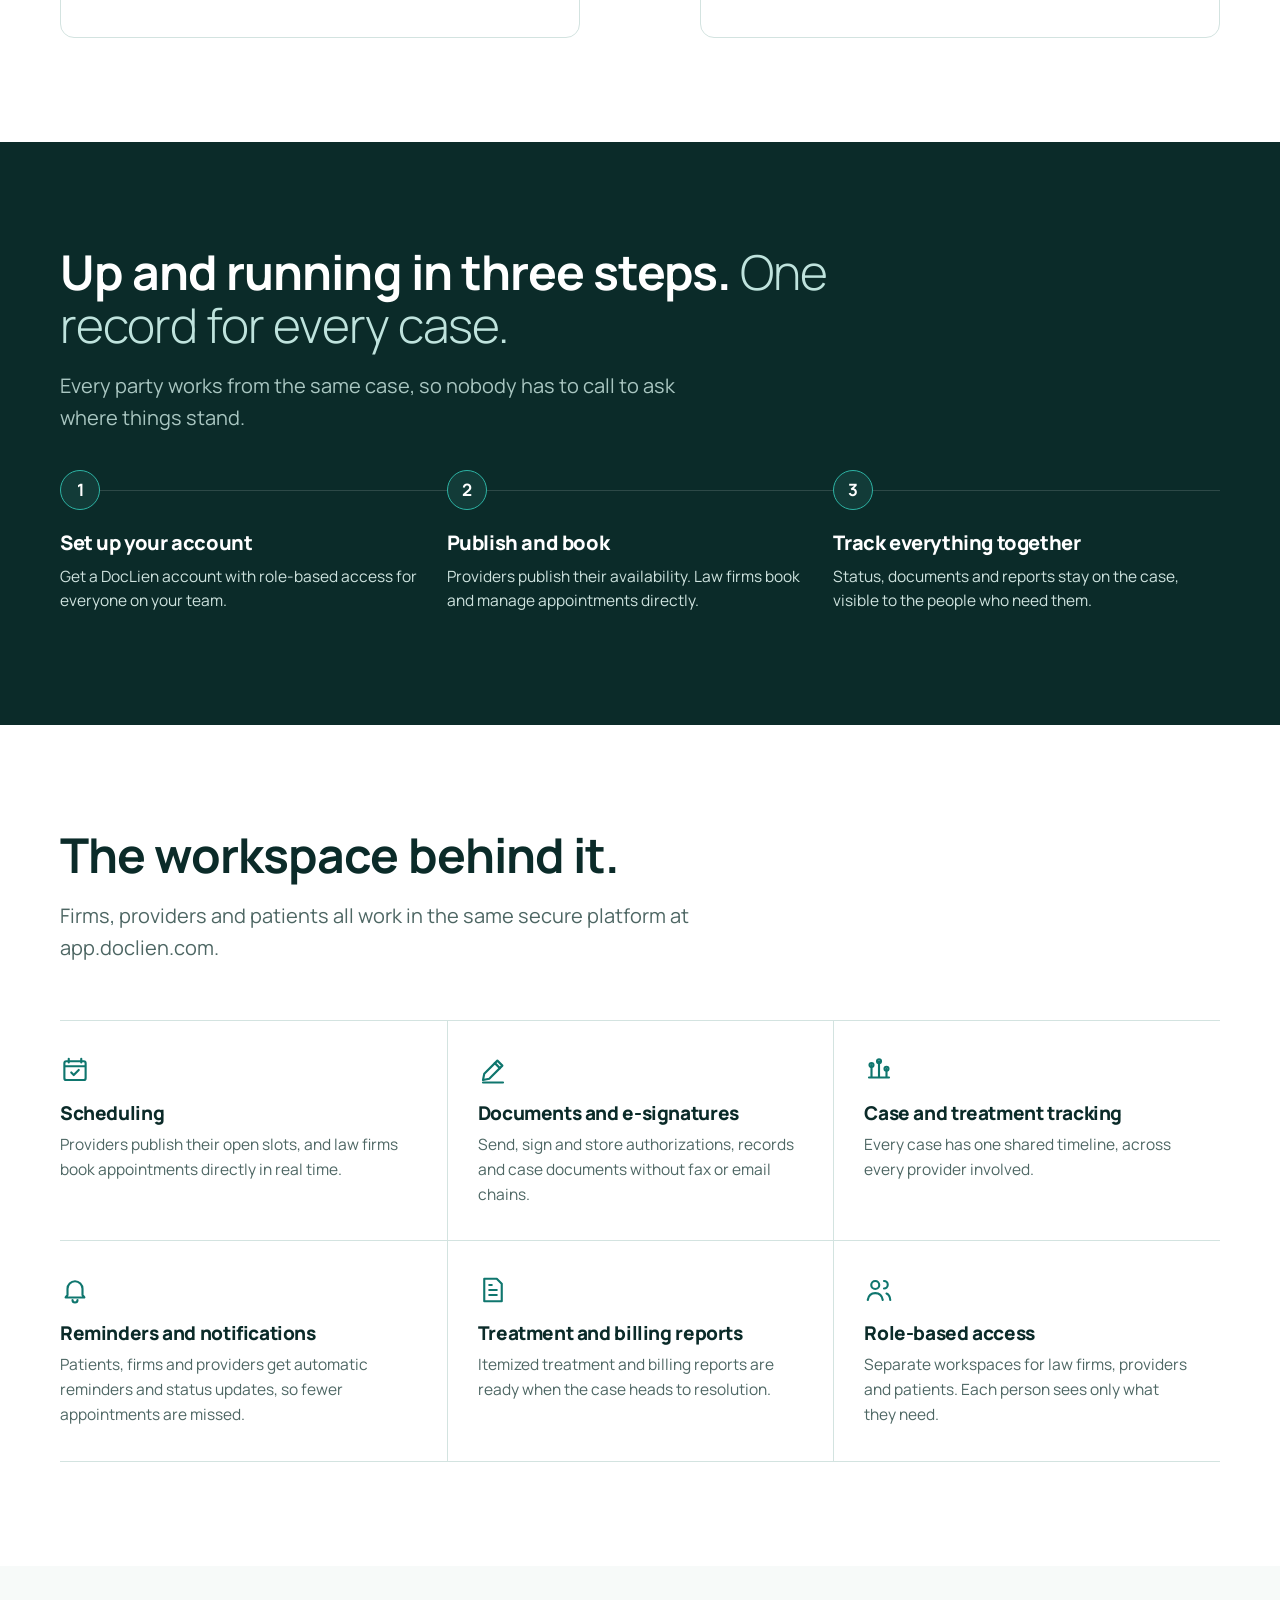
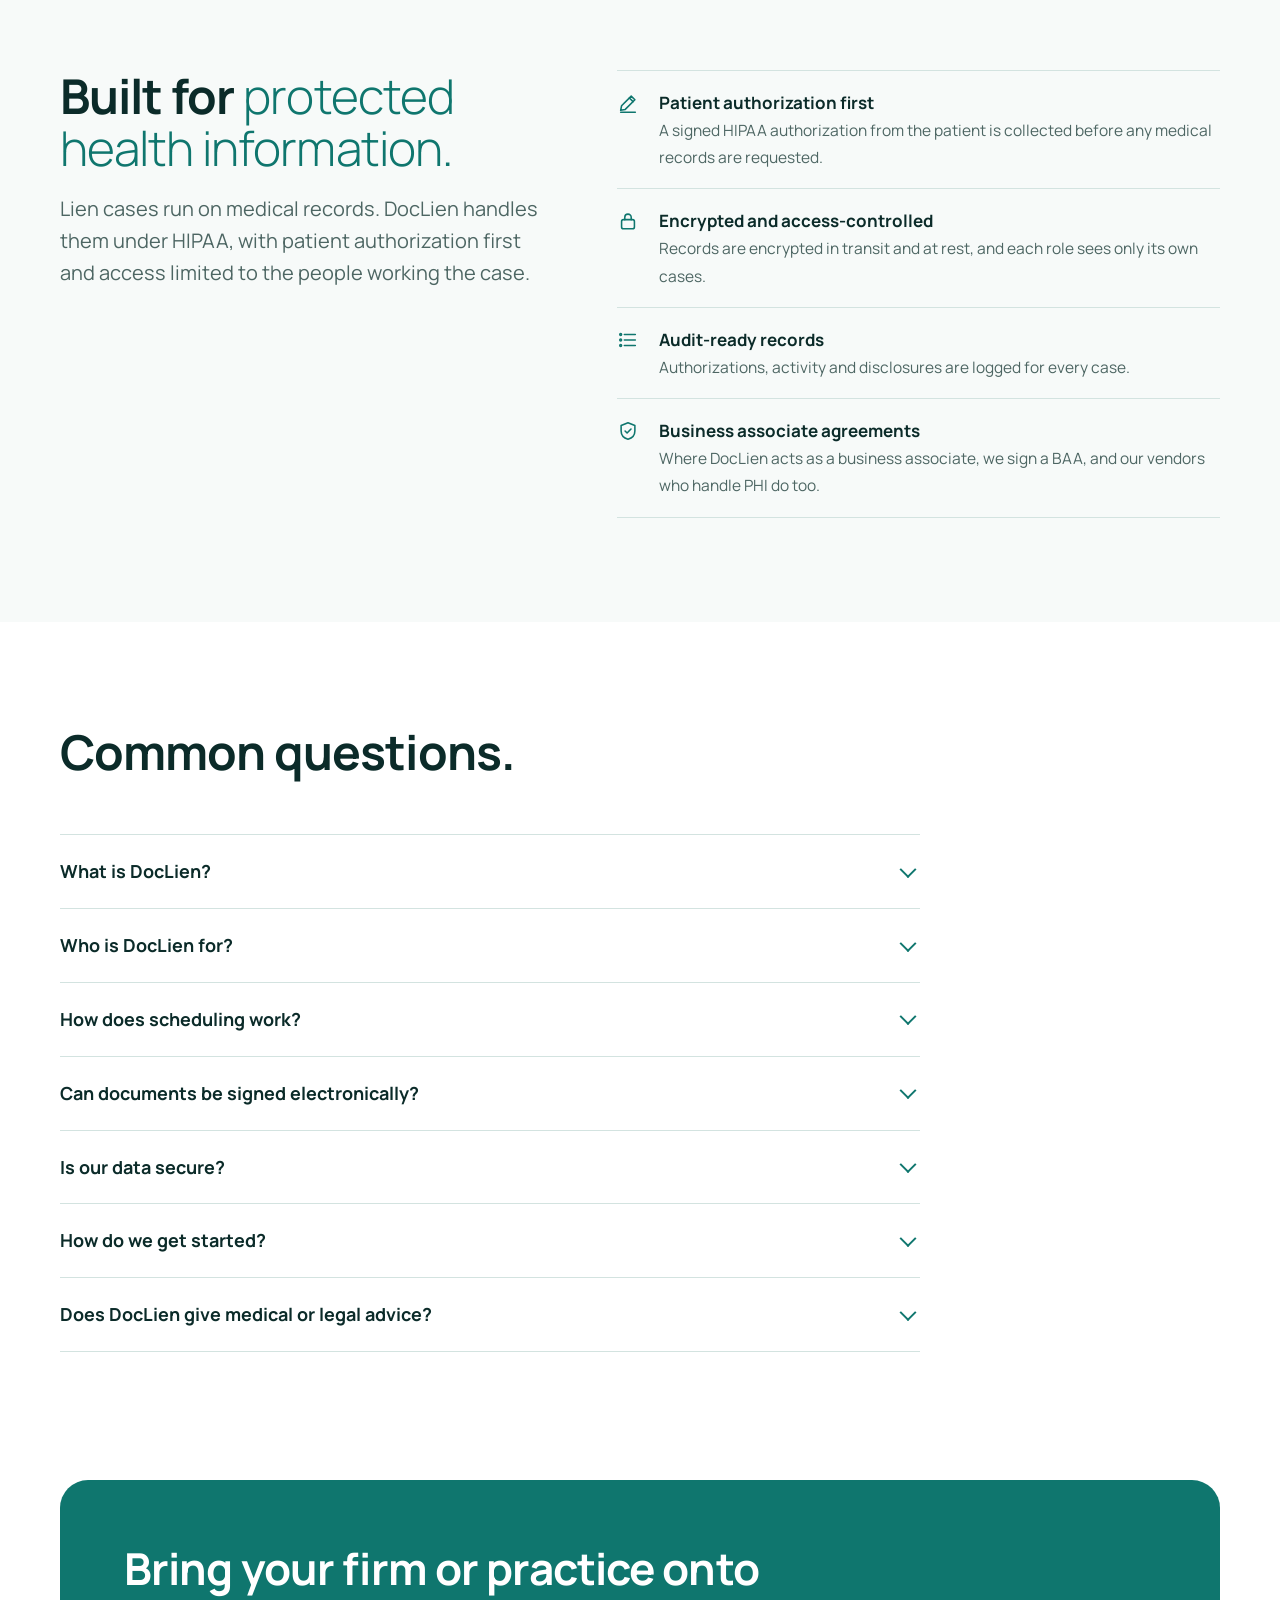
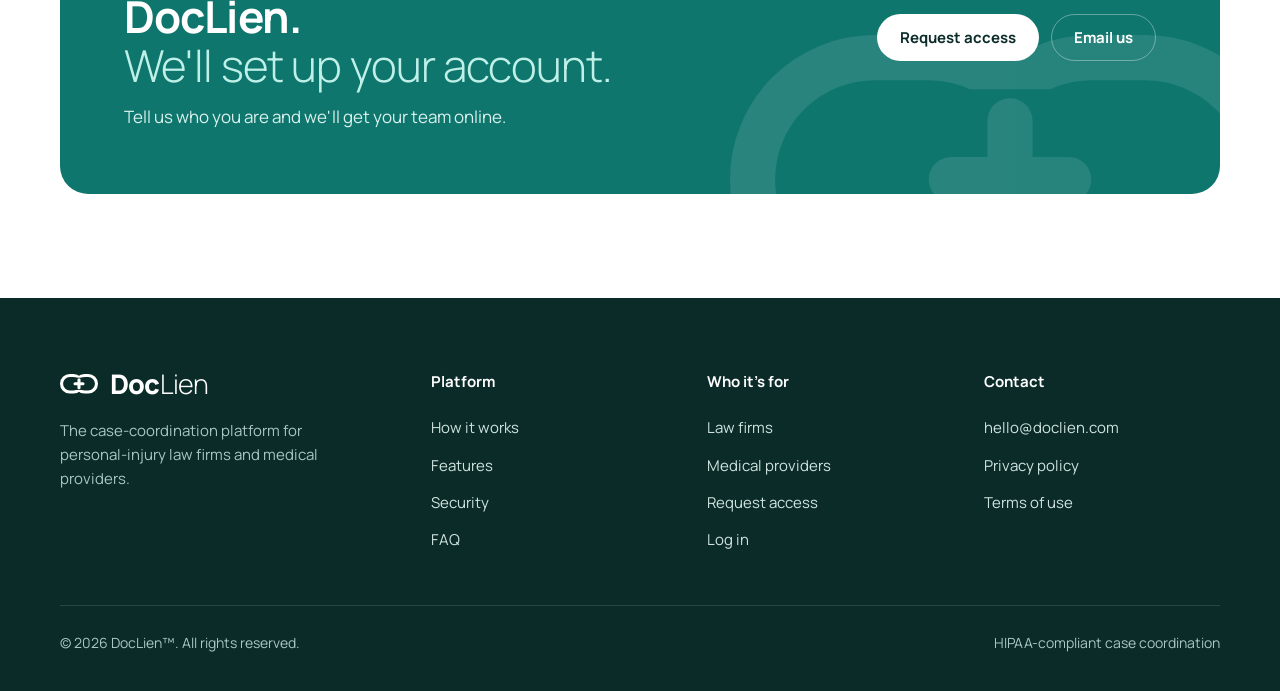
==== commit da4be380: "Generic platform copy, no referral or California language" ====
--- a/index.html
+++ b/index.html
@@ -3,11 +3,11 @@
 <head>
 <meta charset="utf-8">
 <meta name="viewport" content="width=device-width,initial-scale=1">
-<title>DocLien — Medical coordination for personal-injury law firms in California</title>
-<meta name="description" content="DocLien connects personal-injury law firms with lien-based medical providers across California. Referrals, provider matching, scheduling, e-signatures, treatment tracking and billing reports in one secure workspace.">
+<title>DocLien — Case coordination for personal-injury law firms and medical providers</title>
+<meta name="description" content="DocLien is the case-coordination platform for personal-injury law firms and medical providers. Scheduling, document exchange, e-signatures, treatment tracking and reports in one secure workspace.">
 <link rel="canonical" href="https://doclien.com/">
 <meta property="og:type" content="website"><meta property="og:site_name" content="DocLien">
-<meta property="og:title" content="DocLien — Medical coordination for personal-injury law firms in California"><meta property="og:description" content="DocLien connects personal-injury law firms with lien-based medical providers across California. Referrals, provider matching, scheduling, e-signatures, treatment tracking and billing reports in one secure workspace.">
+<meta property="og:title" content="DocLien — Case coordination for personal-injury law firms and medical providers"><meta property="og:description" content="DocLien is the case-coordination platform for personal-injury law firms and medical providers. Scheduling, document exchange, e-signatures, treatment tracking and reports in one secure workspace.">
 <meta property="og:url" content="https://doclien.com/"><meta property="og:image" content="https://doclien.com/assets/og.png">
 <meta name="theme-color" content="#0F766E">
 <link rel="icon" href="/favicon.ico" sizes="32x32">
@@ -16,7 +16,7 @@
 <link rel="manifest" href="/site.webmanifest">
 <link rel="preload" href="/assets/fonts/manrope.woff2" as="font" type="font/woff2" crossorigin>
 <link rel="stylesheet" href="styles.css">
-<script type="application/ld+json">{"@context": "https://schema.org", "@type": "Organization", "name": "DocLien", "url": "https://doclien.com/", "logo": "https://doclien.com/favicon-512.png", "email": "hello@doclien.com", "areaServed": {"@type": "State", "name": "California"}, "description": "DocLien connects personal-injury law firms with lien-based medical providers across California and coordinates scheduling, documents, treatment tracking and reports in one secure workspace."}</script>
+<script type="application/ld+json">{"@context": "https://schema.org", "@type": "Organization", "name": "DocLien", "url": "https://doclien.com/", "logo": "https://doclien.com/favicon-512.png", "email": "hello@doclien.com", "description": "DocLien is the case-coordination platform for personal-injury law firms and medical providers: scheduling, documents, e-signatures, treatment tracking and reports in one secure workspace."}</script>
 </head>
 <body>
 <a class="skip" href="#main">Skip to content</a>
@@ -32,84 +32,83 @@
 
 <section class="hero"><div class="wrap">
 <div>
-<h1 class="dl-h"><span class="heavy">Your client needs care.</span><span class="light">We'll get them seen.</span></h1>
-<p class="lede">DocLien connects personal-injury law firms with lien-based medical providers across California. Send a referral and we match the provider, book the appointment and keep everyone on the same page until the case resolves.</p>
+<h1 class="dl-h"><span class="heavy">Every lien case.</span><span class="light">One shared workspace.</span></h1>
+<p class="lede">DocLien is the case-coordination platform for personal-injury law firms and medical providers. Schedule appointments, exchange and e-sign documents, track treatment and generate reports in one secure place.</p>
 <div class="hero-ctas"><a class="btn btn-primary" href="request-access.html">Request access</a><a class="btn btn-ghost" href="#how-it-works">See how it works</a></div>
-<p class="hero-note"><svg class="" viewBox="0 0 24 24" fill="none" stroke="currentColor" stroke-width="1.7" stroke-linecap="round" stroke-linejoin="round" aria-hidden="true"><path d="M12 21s-6.5-6.2-6.5-11.2a6.5 6.5 0 0 1 13 0C18.5 14.8 12 21 12 21z"/><circle cx="12" cy="9.8" r="2.3"/></svg>For law firms and medical providers anywhere in California</p>
+<p class="hero-note"><svg class="" viewBox="0 0 24 24" fill="none" stroke="currentColor" stroke-width="1.7" stroke-linecap="round" stroke-linejoin="round" aria-hidden="true"><path d="M12 3 4.5 6v6c0 4.4 3.2 7.8 7.5 9 4.3-1.2 7.5-4.6 7.5-9V6z"/><path d="m8.8 12 2.2 2.2 4.3-4.4"/></svg>HIPAA-compliant, with e-signatures and role-based access built in</p>
 </div>
-<div class="case" role="img" aria-label="Example of a DocLien case timeline: referral received, provider matched, appointment booked, authorization signed, treatment update shared with counsel.">
-<div class="case-top"><div><h3>Referral · auto accident</h3><p>Sample case for illustration</p></div><span class="tag">On track</span></div>
-<div class="parties"><div class="party"><b>Law firm</b><span>Referring counsel</span></div><svg class="" viewBox="1 8 62 32" aria-hidden="true" focusable="false"><mask id="dlm1" maskUnits="userSpaceOnUse" x="0" y="0" width="64" height="48"><rect x="0" y="0" width="64" height="48" fill="#fff"/><path d="M32 14V34" stroke="#000" stroke-width="14"/><path d="M22 24H42" stroke="#000" stroke-width="14"/></mask><g mask="url(#dlm1)"><rect x="3.5" y="10.5" width="33" height="27" rx="13.5" fill="none" stroke="#0F766E" stroke-width="5"/><rect x="27.5" y="10.5" width="33" height="27" rx="13.5" fill="none" stroke="#2DB3A4" stroke-width="5"/></g><path d="M32 17.5V30.5" stroke="#0F766E" stroke-width="5" stroke-linecap="round"/><path d="M25.5 24H38.5" stroke="#0F766E" stroke-width="5" stroke-linecap="round"/></svg><div class="party r"><b>Provider</b><span>Orthopedics</span></div></div>
+<div class="case" role="img" aria-label="Example of a DocLien case timeline: case opened, appointment booked, authorization signed, reminders sent, treatment update shared.">
+<div class="case-top"><div><h3>Case · auto accident</h3><p>Sample case for illustration</p></div><span class="tag">On track</span></div>
+<div class="parties"><div class="party"><b>Law firm</b><span>Case team</span></div><svg class="" viewBox="1 8 62 32" aria-hidden="true" focusable="false"><mask id="dlm1" maskUnits="userSpaceOnUse" x="0" y="0" width="64" height="48"><rect x="0" y="0" width="64" height="48" fill="#fff"/><path d="M32 14V34" stroke="#000" stroke-width="14"/><path d="M22 24H42" stroke="#000" stroke-width="14"/></mask><g mask="url(#dlm1)"><rect x="3.5" y="10.5" width="33" height="27" rx="13.5" fill="none" stroke="#0F766E" stroke-width="5"/><rect x="27.5" y="10.5" width="33" height="27" rx="13.5" fill="none" stroke="#2DB3A4" stroke-width="5"/></g><path d="M32 17.5V30.5" stroke="#0F766E" stroke-width="5" stroke-linecap="round"/><path d="M25.5 24H38.5" stroke="#0F766E" stroke-width="5" stroke-linecap="round"/></svg><div class="party r"><b>Provider</b><span>Orthopedics</span></div></div>
 <ol class="steps">
-<li class="done"><span class="dot"><svg class="" viewBox="0 0 24 24" fill="none" stroke="currentColor" stroke-width="1.7" stroke-linecap="round" stroke-linejoin="round" aria-hidden="true"><path d="m5 12.5 4.5 4.5L19 7.5"/></svg></span><div><b>Referral received</b><span>Client details and care needs from the firm</span></div><time>Mon 9:12 AM</time></li>
-<li class="done"><span class="dot"><svg class="" viewBox="0 0 24 24" fill="none" stroke="currentColor" stroke-width="1.7" stroke-linecap="round" stroke-linejoin="round" aria-hidden="true"><path d="m5 12.5 4.5 4.5L19 7.5"/></svg></span><div><b>Provider matched</b><span>Assigned by specialty, location and availability</span></div><time>Mon 11:40 AM</time></li>
-<li class="done"><span class="dot"><svg class="" viewBox="0 0 24 24" fill="none" stroke="currentColor" stroke-width="1.7" stroke-linecap="round" stroke-linejoin="round" aria-hidden="true"><path d="m5 12.5 4.5 4.5L19 7.5"/></svg></span><div><b>Appointment booked</b><span>Thursday 10:30 AM, reminders sent to all three</span></div><time>Mon 2:15 PM</time></li>
-<li class="done"><span class="dot"><svg class="" viewBox="0 0 24 24" fill="none" stroke="currentColor" stroke-width="1.7" stroke-linecap="round" stroke-linejoin="round" aria-hidden="true"><path d="m5 12.5 4.5 4.5L19 7.5"/></svg></span><div><b>Authorization and LOP signed</b><span>E-signed by the patient, filed to the case</span></div><time>Tue 9:40 AM</time></li>
-<li class="now"><span class="dot"><svg class="" viewBox="0 0 24 24" fill="none" stroke="currentColor" stroke-width="1.7" stroke-linecap="round" stroke-linejoin="round" aria-hidden="true"><path d="m5 12.5 4.5 4.5L19 7.5"/></svg></span><div><b>Treatment update shared</b><span>Visit notes and billing visible to counsel</span></div><time>In progress</time></li>
+<li class="done"><span class="dot"><svg class="" viewBox="0 0 24 24" fill="none" stroke="currentColor" stroke-width="1.7" stroke-linecap="round" stroke-linejoin="round" aria-hidden="true"><path d="m5 12.5 4.5 4.5L19 7.5"/></svg></span><div><b>Case opened</b><span>Client and care needs added by the firm</span></div><time>Mon 9:12 AM</time></li>
+<li class="done"><span class="dot"><svg class="" viewBox="0 0 24 24" fill="none" stroke="currentColor" stroke-width="1.7" stroke-linecap="round" stroke-linejoin="round" aria-hidden="true"><path d="m5 12.5 4.5 4.5L19 7.5"/></svg></span><div><b>Appointment booked</b><span>Booked from the provider's open slots</span></div><time>Mon 11:40 AM</time></li>
+<li class="done"><span class="dot"><svg class="" viewBox="0 0 24 24" fill="none" stroke="currentColor" stroke-width="1.7" stroke-linecap="round" stroke-linejoin="round" aria-hidden="true"><path d="m5 12.5 4.5 4.5L19 7.5"/></svg></span><div><b>Authorization signed</b><span>E-signed by the patient, filed to the case</span></div><time>Tue 9:40 AM</time></li>
+<li class="done"><span class="dot"><svg class="" viewBox="0 0 24 24" fill="none" stroke="currentColor" stroke-width="1.7" stroke-linecap="round" stroke-linejoin="round" aria-hidden="true"><path d="m5 12.5 4.5 4.5L19 7.5"/></svg></span><div><b>Reminders sent</b><span>Patient, firm and provider notified</span></div><time>Wed 8:00 AM</time></li>
+<li class="now"><span class="dot"><svg class="" viewBox="0 0 24 24" fill="none" stroke="currentColor" stroke-width="1.7" stroke-linecap="round" stroke-linejoin="round" aria-hidden="true"><path d="m5 12.5 4.5 4.5L19 7.5"/></svg></span><div><b>Treatment update shared</b><span>Visit notes and billing visible to the firm</span></div><time>In progress</time></li>
 </ol>
 </div>
 </div></section>
 
 <section class="sec"><div class="wrap">
 <div class="sec-head"><h2 class="h2">Two sides of every lien case. <span class="light">One link between them.</span></h2>
-<p class="lede">Firms need clients treated and documented. Providers need patients who show up and paperwork that is in order. DocLien handles the coordination in between.</p></div>
+<p class="lede">Firms need appointments kept and treatment documented. Providers need full calendars and paperwork in order. DocLien gives both sides the same view of every case.</p></div>
 <div class="sides">
-<div class="side"><h3>For law firms</h3><p>Stop chasing appointments and records by phone.</p>
-<ul><li>Send a referral in minutes, from the app or by phone</li><li>We assign the right provider near your client</li><li>See every appointment, document and update per case</li><li>Pull treatment and billing reports before demand</li></ul>
+<div class="side"><h3>For law firms</h3><p>Keep every case moving without the phone calls.</p>
+<ul><li>Book appointments from provider availability</li><li>Send and e-sign documents with providers and patients</li><li>Follow treatment status across your caseload</li><li>Generate treatment and billing reports</li></ul>
 <a class="more" href="attorneys.html">How DocLien works for firms</a></div>
 <div class="link"><span><svg class="" viewBox="1 8 62 32" aria-hidden="true" focusable="false"><mask id="dlm2" maskUnits="userSpaceOnUse" x="0" y="0" width="64" height="48"><rect x="0" y="0" width="64" height="48" fill="#fff"/><path d="M32 14V34" stroke="#000" stroke-width="14"/><path d="M22 24H42" stroke="#000" stroke-width="14"/></mask><g mask="url(#dlm2)"><rect x="3.5" y="10.5" width="33" height="27" rx="13.5" fill="none" stroke="#0F766E" stroke-width="5"/><rect x="27.5" y="10.5" width="33" height="27" rx="13.5" fill="none" stroke="#2DB3A4" stroke-width="5"/></g><path d="M32 17.5V30.5" stroke="#0F766E" stroke-width="5" stroke-linecap="round"/><path d="M25.5 24H38.5" stroke="#0F766E" stroke-width="5" stroke-linecap="round"/></svg></span></div>
-<div class="side prov"><h3>For medical providers</h3><p>Fill open slots with referred lien patients.</p>
-<ul><li>Publish your open appointment slots</li><li>Receive patients with signed authorizations and LOP</li><li>Share treatment progress without the phone tag</li><li>Send billing to counsel from one place</li></ul>
+<div class="side prov"><h3>For medical providers</h3><p>Fill your calendar and keep paperwork in order.</p>
+<ul><li>Publish your open appointment slots</li><li>Receive signed documents electronically</li><li>Share treatment progress on a shared timeline</li><li>Send billing reports securely</li></ul>
 <a class="more" href="providers.html">How DocLien works for providers</a></div>
 </div>
 </div></section>
 
 <section class="sec dark" id="how-it-works"><div class="wrap">
-<div class="sec-head"><h2 class="h2">From referral to report. <span class="light">Four steps, one record.</span></h2>
-<p class="lede">Every case follows the same path, and every party sees where it stands.</p></div>
-<ol class="flow">
-<li><h3>Send a referral</h3><p>The firm shares the client's contact details, incident and care needs through DocLien or by phone.</p></li>
-<li><h3>We match a provider</h3><p>DocLien assigns a provider in our California network based on clinical need, location and availability.</p></li>
-<li><h3>The appointment is booked</h3><p>We book from the provider's open slots and send reminders to the patient, the firm and the provider.</p></li>
-<li><h3>Everything stays in one place</h3><p>Signed authorizations, the LOP, treatment updates, records and billing reports live on the case timeline.</p></li>
+<div class="sec-head"><h2 class="h2">Up and running in three steps. <span class="light">One record for every case.</span></h2>
+<p class="lede">Every party works from the same case, so nobody has to call to ask where things stand.</p></div>
+<ol class="flow flow3">
+<li><h3>Set up your account</h3><p>Get a DocLien account with role-based access for everyone on your team.</p></li>
+<li><h3>Publish and book</h3><p>Providers publish their availability. Law firms book and manage appointments directly.</p></li>
+<li><h3>Track everything together</h3><p>Status, documents and reports stay on the case, visible to the people who need them.</p></li>
 </ol>
 </div></section>
 
 <section class="sec" id="platform"><div class="wrap">
 <div class="sec-head"><h2 class="h2">The workspace behind it.</h2>
-<p class="lede">Firms, providers, patients and our coordinators all work in the same secure platform at app.doclien.com.</p></div>
-<div class="feats"><div class="feat"><svg class="" viewBox="0 0 24 24" fill="none" stroke="currentColor" stroke-width="1.7" stroke-linecap="round" stroke-linejoin="round" aria-hidden="true"><path d="M7 3v3M17 3v3M3.5 9h17M5 5h14a1.5 1.5 0 0 1 1.5 1.5v12A1.5 1.5 0 0 1 19 20H5a1.5 1.5 0 0 1-1.5-1.5v-12A1.5 1.5 0 0 1 5 5z"/><path d="m9 14 2 2 4-4"/></svg><h3>Scheduling</h3><p>Providers publish their open slots. DocLien books the appointment and everyone sees the same calendar.</p></div><div class="feat"><svg class="" viewBox="0 0 24 24" fill="none" stroke="currentColor" stroke-width="1.7" stroke-linecap="round" stroke-linejoin="round" aria-hidden="true"><path d="M15.5 4.5l4 4L9 19l-5 1 1-5z"/><path d="M13.5 6.5l4 4M4 22h16"/></svg><h3>Documents and e-signatures</h3><p>Send, sign and store authorizations, referrals, Letters of Protection and records without fax or email chains.</p></div><div class="feat"><svg class="" viewBox="0 0 24 24" fill="none" stroke="currentColor" stroke-width="1.7" stroke-linecap="round" stroke-linejoin="round" aria-hidden="true"><path d="M4 18h16M6 18V8M12 18V5M18 18v-7"/><circle cx="6" cy="8" r="1.6"/><circle cx="12" cy="5" r="1.6"/><circle cx="18" cy="11" r="1.6"/></svg><h3>Case and treatment tracking</h3><p>Every case has one shared timeline, from referral to final bill, across every provider involved.</p></div><div class="feat"><svg class="" viewBox="0 0 24 24" fill="none" stroke="currentColor" stroke-width="1.7" stroke-linecap="round" stroke-linejoin="round" aria-hidden="true"><path d="M6 16V11a6 6 0 0 1 12 0v5l1.5 2h-15z"/><path d="M10 20a2 2 0 0 0 4 0"/></svg><h3>Reminders and notifications</h3><p>Patients, firms and providers get automatic reminders and status updates, so fewer appointments are missed.</p></div><div class="feat"><svg class="" viewBox="0 0 24 24" fill="none" stroke="currentColor" stroke-width="1.7" stroke-linecap="round" stroke-linejoin="round" aria-hidden="true"><path d="M5 3h10l4 4v14H5z"/><path d="M9 12h6M9 16h6M9 8h2"/></svg><h3>Treatment and billing reports</h3><p>Itemized treatment and billing reports are ready when the case heads to demand or settlement.</p></div><div class="feat"><svg class="" viewBox="0 0 24 24" fill="none" stroke="currentColor" stroke-width="1.7" stroke-linecap="round" stroke-linejoin="round" aria-hidden="true"><circle cx="9" cy="8" r="3.2"/><path d="M3 20c.6-3.5 3-5.5 6-5.5s5.4 2 6 5.5"/><path d="M16 4.8a3 3 0 0 1 0 6M18 14.8c1.7.7 2.8 2.4 3 5.2"/></svg><h3>Role-based access</h3><p>Separate workspaces for law firms, providers, patients and the DocLien team. Each person sees only what they need.</p></div></div>
+<p class="lede">Firms, providers and patients all work in the same secure platform at app.doclien.com.</p></div>
+<div class="feats"><div class="feat"><svg class="" viewBox="0 0 24 24" fill="none" stroke="currentColor" stroke-width="1.7" stroke-linecap="round" stroke-linejoin="round" aria-hidden="true"><path d="M7 3v3M17 3v3M3.5 9h17M5 5h14a1.5 1.5 0 0 1 1.5 1.5v12A1.5 1.5 0 0 1 19 20H5a1.5 1.5 0 0 1-1.5-1.5v-12A1.5 1.5 0 0 1 5 5z"/><path d="m9 14 2 2 4-4"/></svg><h3>Scheduling</h3><p>Providers publish their open slots, and law firms book appointments directly in real time.</p></div><div class="feat"><svg class="" viewBox="0 0 24 24" fill="none" stroke="currentColor" stroke-width="1.7" stroke-linecap="round" stroke-linejoin="round" aria-hidden="true"><path d="M15.5 4.5l4 4L9 19l-5 1 1-5z"/><path d="M13.5 6.5l4 4M4 22h16"/></svg><h3>Documents and e-signatures</h3><p>Send, sign and store authorizations, records and case documents without fax or email chains.</p></div><div class="feat"><svg class="" viewBox="0 0 24 24" fill="none" stroke="currentColor" stroke-width="1.7" stroke-linecap="round" stroke-linejoin="round" aria-hidden="true"><path d="M4 18h16M6 18V8M12 18V5M18 18v-7"/><circle cx="6" cy="8" r="1.6"/><circle cx="12" cy="5" r="1.6"/><circle cx="18" cy="11" r="1.6"/></svg><h3>Case and treatment tracking</h3><p>Every case has one shared timeline, across every provider involved.</p></div><div class="feat"><svg class="" viewBox="0 0 24 24" fill="none" stroke="currentColor" stroke-width="1.7" stroke-linecap="round" stroke-linejoin="round" aria-hidden="true"><path d="M6 16V11a6 6 0 0 1 12 0v5l1.5 2h-15z"/><path d="M10 20a2 2 0 0 0 4 0"/></svg><h3>Reminders and notifications</h3><p>Patients, firms and providers get automatic reminders and status updates, so fewer appointments are missed.</p></div><div class="feat"><svg class="" viewBox="0 0 24 24" fill="none" stroke="currentColor" stroke-width="1.7" stroke-linecap="round" stroke-linejoin="round" aria-hidden="true"><path d="M5 3h10l4 4v14H5z"/><path d="M9 12h6M9 16h6M9 8h2"/></svg><h3>Treatment and billing reports</h3><p>Itemized treatment and billing reports are ready when the case heads to resolution.</p></div><div class="feat"><svg class="" viewBox="0 0 24 24" fill="none" stroke="currentColor" stroke-width="1.7" stroke-linecap="round" stroke-linejoin="round" aria-hidden="true"><circle cx="9" cy="8" r="3.2"/><path d="M3 20c.6-3.5 3-5.5 6-5.5s5.4 2 6 5.5"/><path d="M16 4.8a3 3 0 0 1 0 6M18 14.8c1.7.7 2.8 2.4 3 5.2"/></svg><h3>Role-based access</h3><p>Separate workspaces for law firms, providers and patients. Each person sees only what they need.</p></div></div>
 </div></section>
 
 <section class="sec paper" id="security"><div class="wrap secure">
 <div><h2 class="h2">Built for <span class="light">protected health information.</span></h2>
 <p class="lede" style="margin-top:18px">Lien cases run on medical records. DocLien handles them under HIPAA, with patient authorization first and access limited to the people working the case.</p></div>
 <ul class="checks">
-<li><svg class="" viewBox="0 0 24 24" fill="none" stroke="currentColor" stroke-width="1.7" stroke-linecap="round" stroke-linejoin="round" aria-hidden="true"><path d="M15.5 4.5l4 4L9 19l-5 1 1-5z"/><path d="M13.5 6.5l4 4M4 22h16"/></svg><div><b>Patient authorization first</b><span>We collect a signed HIPAA authorization from the patient before any medical records are requested.</span></div></li>
+<li><svg class="" viewBox="0 0 24 24" fill="none" stroke="currentColor" stroke-width="1.7" stroke-linecap="round" stroke-linejoin="round" aria-hidden="true"><path d="M15.5 4.5l4 4L9 19l-5 1 1-5z"/><path d="M13.5 6.5l4 4M4 22h16"/></svg><div><b>Patient authorization first</b><span>A signed HIPAA authorization from the patient is collected before any medical records are requested.</span></div></li>
 <li><svg class="" viewBox="0 0 24 24" fill="none" stroke="currentColor" stroke-width="1.7" stroke-linecap="round" stroke-linejoin="round" aria-hidden="true"><rect x="5" y="10.5" width="14" height="10" rx="2"/><path d="M8.5 10.5V8a3.5 3.5 0 0 1 7 0v2.5"/></svg><div><b>Encrypted and access-controlled</b><span>Records are encrypted in transit and at rest, and each role sees only its own cases.</span></div></li>
-<li><svg class="" viewBox="0 0 24 24" fill="none" stroke="currentColor" stroke-width="1.7" stroke-linecap="round" stroke-linejoin="round" aria-hidden="true"><path d="M8 6h12M8 12h12M8 18h12"/><circle cx="4" cy="6" r="1"/><circle cx="4" cy="12" r="1"/><circle cx="4" cy="18" r="1"/></svg><div><b>Audit-ready records</b><span>Authorizations, coordination activity and disclosures are logged for every case.</span></div></li>
+<li><svg class="" viewBox="0 0 24 24" fill="none" stroke="currentColor" stroke-width="1.7" stroke-linecap="round" stroke-linejoin="round" aria-hidden="true"><path d="M8 6h12M8 12h12M8 18h12"/><circle cx="4" cy="6" r="1"/><circle cx="4" cy="12" r="1"/><circle cx="4" cy="18" r="1"/></svg><div><b>Audit-ready records</b><span>Authorizations, activity and disclosures are logged for every case.</span></div></li>
 <li><svg class="" viewBox="0 0 24 24" fill="none" stroke="currentColor" stroke-width="1.7" stroke-linecap="round" stroke-linejoin="round" aria-hidden="true"><path d="M12 3 4.5 6v6c0 4.4 3.2 7.8 7.5 9 4.3-1.2 7.5-4.6 7.5-9V6z"/><path d="m8.8 12 2.2 2.2 4.3-4.4"/></svg><div><b>Business associate agreements</b><span>Where DocLien acts as a business associate, we sign a BAA, and our vendors who handle PHI do too.</span></div></li>
 </ul>
 </div></section>
 
 <section class="sec" id="faq"><div class="wrap">
-<div class="sec-head"><h2 class="h2">Questions firms and providers ask.</h2></div>
-<div class="faq"><details><summary>What does DocLien do?</summary><p>DocLien coordinates medical care for personal-injury clients on behalf of their law firms. We match each client with a treating provider in our California network, book the appointments, collect signed authorizations, track treatment and deliver records and billing reports to counsel, all in one secure workspace.</p></details><details><summary>Who chooses the provider?</summary><p>DocLien does. When a firm sends a referral, our team assigns a provider based on the care the client needs, where the client lives and who has availability. Firms see the match and the appointment as soon as it is booked.</p></details><details><summary>What is a Letter of Protection?</summary><p>A Letter of Protection (LOP) lets a client receive treatment now, with the provider paid from the proceeds of the case settlement. DocLien prepares and administers the LOP paperwork between the firm, the patient and the provider.</p></details><details><summary>Where does DocLien operate?</summary><p>DocLien serves personal-injury clients across California, not just one metro area. Our provider network covers clients statewide.</p></details><details><summary>How do providers join the network?</summary><p>Request access as a medical provider and tell us your specialty and locations. Once your account is set up, you publish open appointment slots and start receiving referred patients with signed paperwork attached.</p></details><details><summary>Do patients use DocLien too?</summary><p>Yes. Patients have their own access to sign authorizations, confirm appointments and receive reminders. They only see their own appointments and documents.</p></details><details><summary>Does DocLien give medical or legal advice?</summary><p>No. DocLien provides coordination and administrative support only. Clinical decisions are made independently by treating providers, and legal advice comes from the client's attorney.</p></details></div>
+<div class="sec-head"><h2 class="h2">Common questions.</h2></div>
+<div class="faq"><details><summary>What is DocLien?</summary><p>DocLien is a case-coordination platform for personal-injury law firms and medical providers. Scheduling, document exchange, e-signatures, treatment tracking and reports all live in one secure workspace.</p></details><details><summary>Who is DocLien for?</summary><p>Law firms that handle personal-injury cases, and the medical providers who treat their clients. Patients also get their own access to sign documents and receive reminders.</p></details><details><summary>How does scheduling work?</summary><p>Providers publish their open appointment slots. Law firms book and manage appointments directly from that availability, and everyone sees the same calendar.</p></details><details><summary>Can documents be signed electronically?</summary><p>Yes. E-signatures are built in, so authorizations and case documents can be sent, signed and stored on the case without printing or faxing.</p></details><details><summary>Is our data secure?</summary><p>DocLien handles protected health information under HIPAA. Data is encrypted in transit and at rest, access is role-based, and activity is logged for every case.</p></details><details><summary>How do we get started?</summary><p>Request access and tell us about your firm or practice. Our team will set up your account and add your users.</p></details><details><summary>Does DocLien give medical or legal advice?</summary><p>No. DocLien provides coordination and administrative tools only. Clinical decisions are made by treating providers, and legal advice comes from the client's attorney.</p></details></div>
 </div></section>
-<script type="application/ld+json">{"@context": "https://schema.org", "@type": "FAQPage", "mainEntity": [{"@type": "Question", "name": "What does DocLien do?", "acceptedAnswer": {"@type": "Answer", "text": "DocLien coordinates medical care for personal-injury clients on behalf of their law firms. We match each client with a treating provider in our California network, book the appointments, collect signed authorizations, track treatment and deliver records and billing reports to counsel, all in one secure workspace."}}, {"@type": "Question", "name": "Who chooses the provider?", "acceptedAnswer": {"@type": "Answer", "text": "DocLien does. When a firm sends a referral, our team assigns a provider based on the care the client needs, where the client lives and who has availability. Firms see the match and the appointment as soon as it is booked."}}, {"@type": "Question", "name": "What is a Letter of Protection?", "acceptedAnswer": {"@type": "Answer", "text": "A Letter of Protection (LOP) lets a client receive treatment now, with the provider paid from the proceeds of the case settlement. DocLien prepares and administers the LOP paperwork between the firm, the patient and the provider."}}, {"@type": "Question", "name": "Where does DocLien operate?", "acceptedAnswer": {"@type": "Answer", "text": "DocLien serves personal-injury clients across California, not just one metro area. Our provider network covers clients statewide."}}, {"@type": "Question", "name": "How do providers join the network?", "acceptedAnswer": {"@type": "Answer", "text": "Request access as a medical provider and tell us your specialty and locations. Once your account is set up, you publish open appointment slots and start receiving referred patients with signed paperwork attached."}}, {"@type": "Question", "name": "Do patients use DocLien too?", "acceptedAnswer": {"@type": "Answer", "text": "Yes. Patients have their own access to sign authorizations, confirm appointments and receive reminders. They only see their own appointments and documents."}}, {"@type": "Question", "name": "Does DocLien give medical or legal advice?", "acceptedAnswer": {"@type": "Answer", "text": "No. DocLien provides coordination and administrative support only. Clinical decisions are made independently by treating providers, and legal advice comes from the client's attorney."}}]}</script>
+<script type="application/ld+json">{"@context": "https://schema.org", "@type": "FAQPage", "mainEntity": [{"@type": "Question", "name": "What is DocLien?", "acceptedAnswer": {"@type": "Answer", "text": "DocLien is a case-coordination platform for personal-injury law firms and medical providers. Scheduling, document exchange, e-signatures, treatment tracking and reports all live in one secure workspace."}}, {"@type": "Question", "name": "Who is DocLien for?", "acceptedAnswer": {"@type": "Answer", "text": "Law firms that handle personal-injury cases, and the medical providers who treat their clients. Patients also get their own access to sign documents and receive reminders."}}, {"@type": "Question", "name": "How does scheduling work?", "acceptedAnswer": {"@type": "Answer", "text": "Providers publish their open appointment slots. Law firms book and manage appointments directly from that availability, and everyone sees the same calendar."}}, {"@type": "Question", "name": "Can documents be signed electronically?", "acceptedAnswer": {"@type": "Answer", "text": "Yes. E-signatures are built in, so authorizations and case documents can be sent, signed and stored on the case without printing or faxing."}}, {"@type": "Question", "name": "Is our data secure?", "acceptedAnswer": {"@type": "Answer", "text": "DocLien handles protected health information under HIPAA. Data is encrypted in transit and at rest, access is role-based, and activity is logged for every case."}}, {"@type": "Question", "name": "How do we get started?", "acceptedAnswer": {"@type": "Answer", "text": "Request access and tell us about your firm or practice. Our team will set up your account and add your users."}}, {"@type": "Question", "name": "Does DocLien give medical or legal advice?", "acceptedAnswer": {"@type": "Answer", "text": "No. DocLien provides coordination and administrative tools only. Clinical decisions are made by treating providers, and legal advice comes from the client's attorney."}}]}</script>
 <section class="sec" style="padding-top:24px"><div class="wrap"><div class="cta"><svg class="mark-bg" viewBox="1 8 62 32" aria-hidden="true" focusable="false"><mask id="dlm3" maskUnits="userSpaceOnUse" x="0" y="0" width="64" height="48"><rect x="0" y="0" width="64" height="48" fill="#fff"/><path d="M32 14V34" stroke="#000" stroke-width="14"/><path d="M22 24H42" stroke="#000" stroke-width="14"/></mask><g mask="url(#dlm3)"><rect x="3.5" y="10.5" width="33" height="27" rx="13.5" fill="none" stroke="#FFFFFF" stroke-width="5"/><rect x="27.5" y="10.5" width="33" height="27" rx="13.5" fill="none" stroke="#FFFFFF" stroke-width="5"/></g><path d="M32 17.5V30.5" stroke="#FFFFFF" stroke-width="5" stroke-linecap="round"/><path d="M25.5 24H38.5" stroke="#FFFFFF" stroke-width="5" stroke-linecap="round"/></svg>
-<div><h2>Bring your firm or practice onto DocLien.<span class="light">We will set up your account.</span></h2><p>Tell us who you are and we will get your team online and your first referrals moving.</p></div>
+<div><h2>Bring your firm or practice onto DocLien.<span class="light">We'll set up your account.</span></h2><p>Tell us who you are and we'll get your team online.</p></div>
 <div class="cta-btns"><a class="btn btn-light" href="request-access.html">Request access</a><a class="btn btn-line-light" href="mailto:hello@doclien.com">Email us</a></div>
 </div></div></section>
 </main>
 <footer class="ftr"><div class="wrap">
 <div class="top">
-<div class="brand"><a class="logo on-dark" href="index.html" aria-label="DocLien home"><svg class="" viewBox="1 8 62 32" aria-hidden="true" focusable="false"><mask id="dlm7" maskUnits="userSpaceOnUse" x="0" y="0" width="64" height="48"><rect x="0" y="0" width="64" height="48" fill="#fff"/><path d="M32 14V34" stroke="#000" stroke-width="14"/><path d="M22 24H42" stroke="#000" stroke-width="14"/></mask><g mask="url(#dlm7)"><rect x="3.5" y="10.5" width="33" height="27" rx="13.5" fill="none" stroke="#FFFFFF" stroke-width="5"/><rect x="27.5" y="10.5" width="33" height="27" rx="13.5" fill="none" stroke="#FFFFFF" stroke-width="5"/></g><path d="M32 17.5V30.5" stroke="#FFFFFF" stroke-width="5" stroke-linecap="round"/><path d="M25.5 24H38.5" stroke="#FFFFFF" stroke-width="5" stroke-linecap="round"/></svg><span class="wm"><b>Doc</b><span>Lien</span></span></a><p>Medical coordination for personal-injury law firms and lien-based providers across California.</p></div>
+<div class="brand"><a class="logo on-dark" href="index.html" aria-label="DocLien home"><svg class="" viewBox="1 8 62 32" aria-hidden="true" focusable="false"><mask id="dlm7" maskUnits="userSpaceOnUse" x="0" y="0" width="64" height="48"><rect x="0" y="0" width="64" height="48" fill="#fff"/><path d="M32 14V34" stroke="#000" stroke-width="14"/><path d="M22 24H42" stroke="#000" stroke-width="14"/></mask><g mask="url(#dlm7)"><rect x="3.5" y="10.5" width="33" height="27" rx="13.5" fill="none" stroke="#FFFFFF" stroke-width="5"/><rect x="27.5" y="10.5" width="33" height="27" rx="13.5" fill="none" stroke="#FFFFFF" stroke-width="5"/></g><path d="M32 17.5V30.5" stroke="#FFFFFF" stroke-width="5" stroke-linecap="round"/><path d="M25.5 24H38.5" stroke="#FFFFFF" stroke-width="5" stroke-linecap="round"/></svg><span class="wm"><b>Doc</b><span>Lien</span></span></a><p>The case-coordination platform for personal-injury law firms and medical providers.</p></div>
 <div><h4>Platform</h4><ul><li><a href="index.html#how-it-works">How it works</a></li><li><a href="index.html#platform">Features</a></li><li><a href="index.html#security">Security</a></li><li><a href="index.html#faq">FAQ</a></li></ul></div>
 <div><h4>Who it's for</h4><ul><li><a href="attorneys.html">Law firms</a></li><li><a href="providers.html">Medical providers</a></li><li><a href="request-access.html">Request access</a></li><li><a href="https://app.doclien.com">Log in</a></li></ul></div>
 <div><h4>Contact</h4><ul><li><a href="mailto:hello@doclien.com">hello@doclien.com</a></li><li><a href="privacy.html">Privacy policy</a></li><li><a href="terms.html">Terms of use</a></li></ul></div>
 </div>
-<div class="bottom"><span>© 2026 DocLien™. All rights reserved.</span><span>Serving California</span></div>
+<div class="bottom"><span>© 2026 DocLien™. All rights reserved.</span><span>HIPAA-compliant case coordination</span></div>
 </div></footer>
 <script src="site.js" defer></script>
 </body>
--- a/styles.css
+++ b/styles.css
@@ -136,6 +136,7 @@
 .flow li::before{content:counter(s);display:grid;place-items:center;width:40px;height:40px;border-radius:50%;background:var(--pine-2);border:1.5px solid var(--signal);color:#fff;font-weight:700;margin:-51px 0 22px}
 .flow h3{font-size:20px;color:#fff;font-weight:800;margin-bottom:10px}
 .flow p{font-size:15.5px}
+.flow3{grid-template-columns:repeat(3,1fr)}
 @media (max-width:920px){.flow{grid-template-columns:1fr 1fr;row-gap:24px;border-top:0}.flow li::before{margin:0 0 16px}}
 @media (max-width:560px){.flow{grid-template-columns:1fr}}
 
